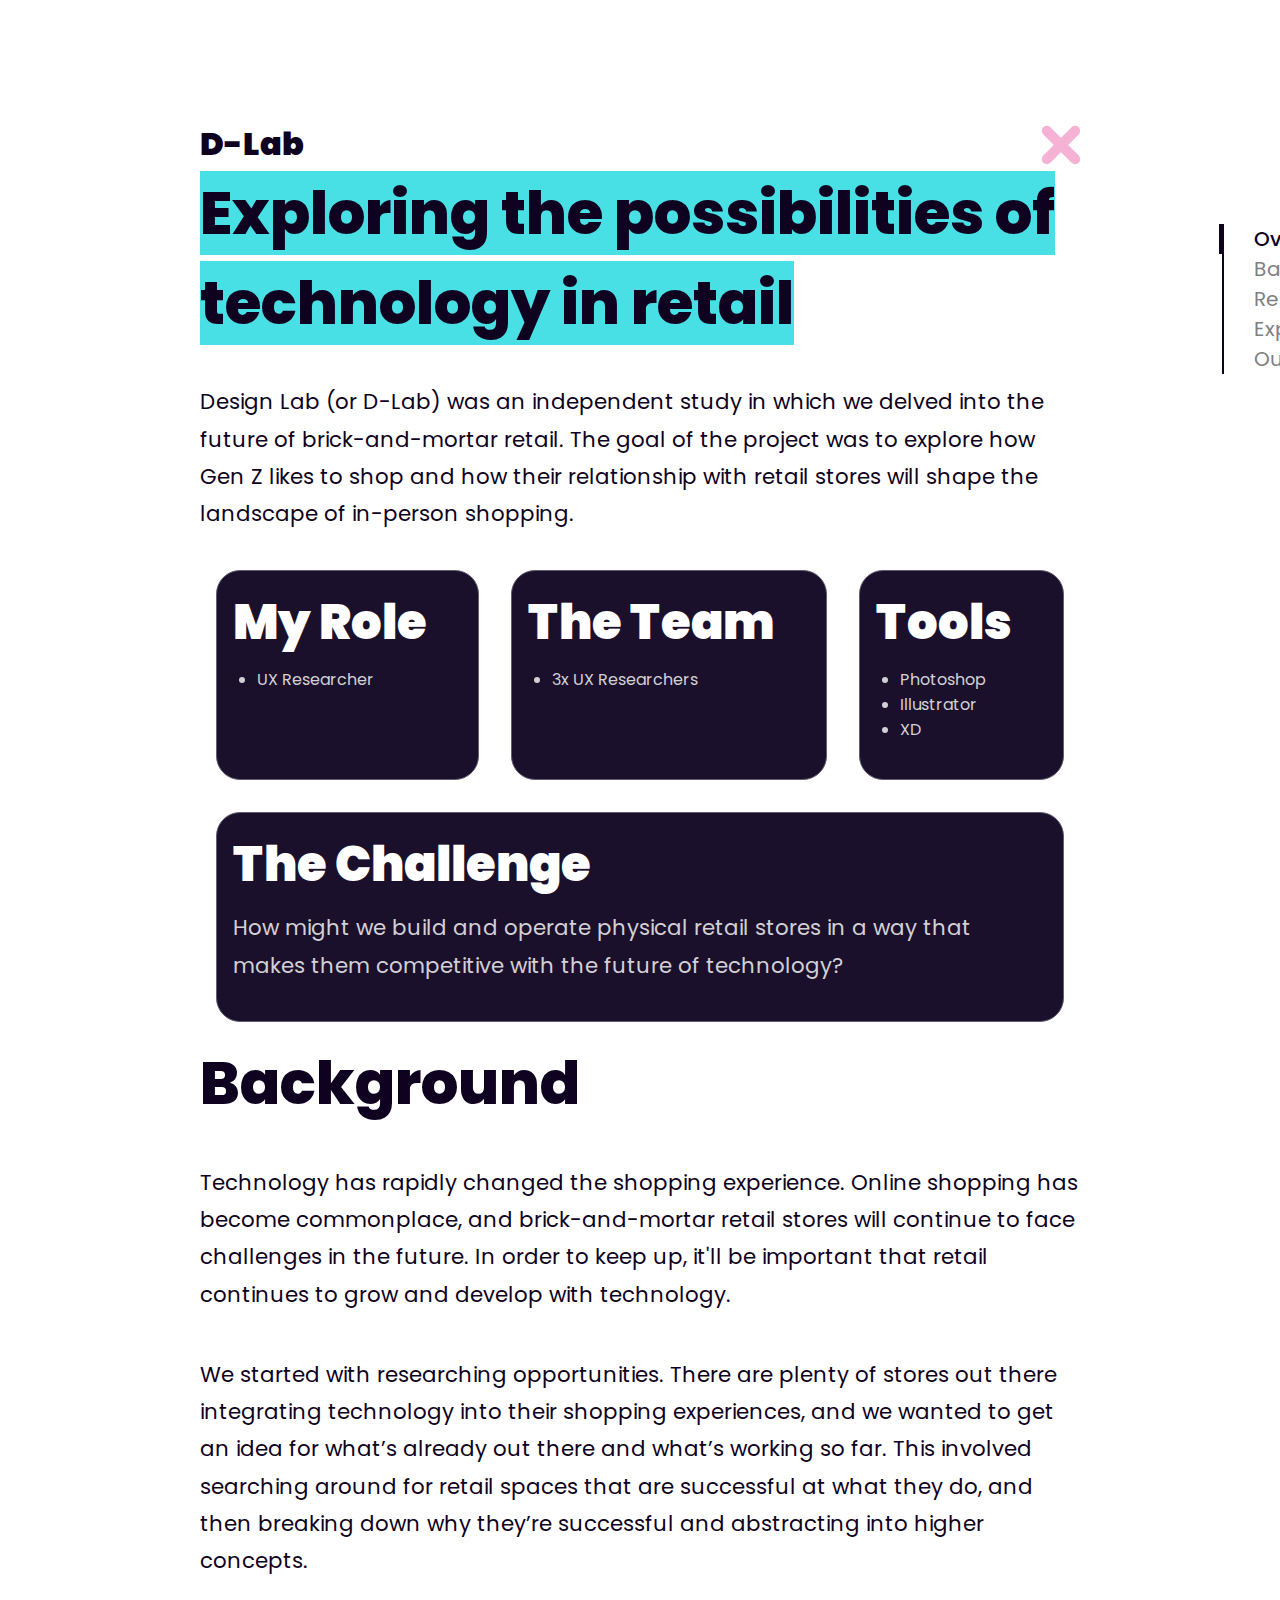
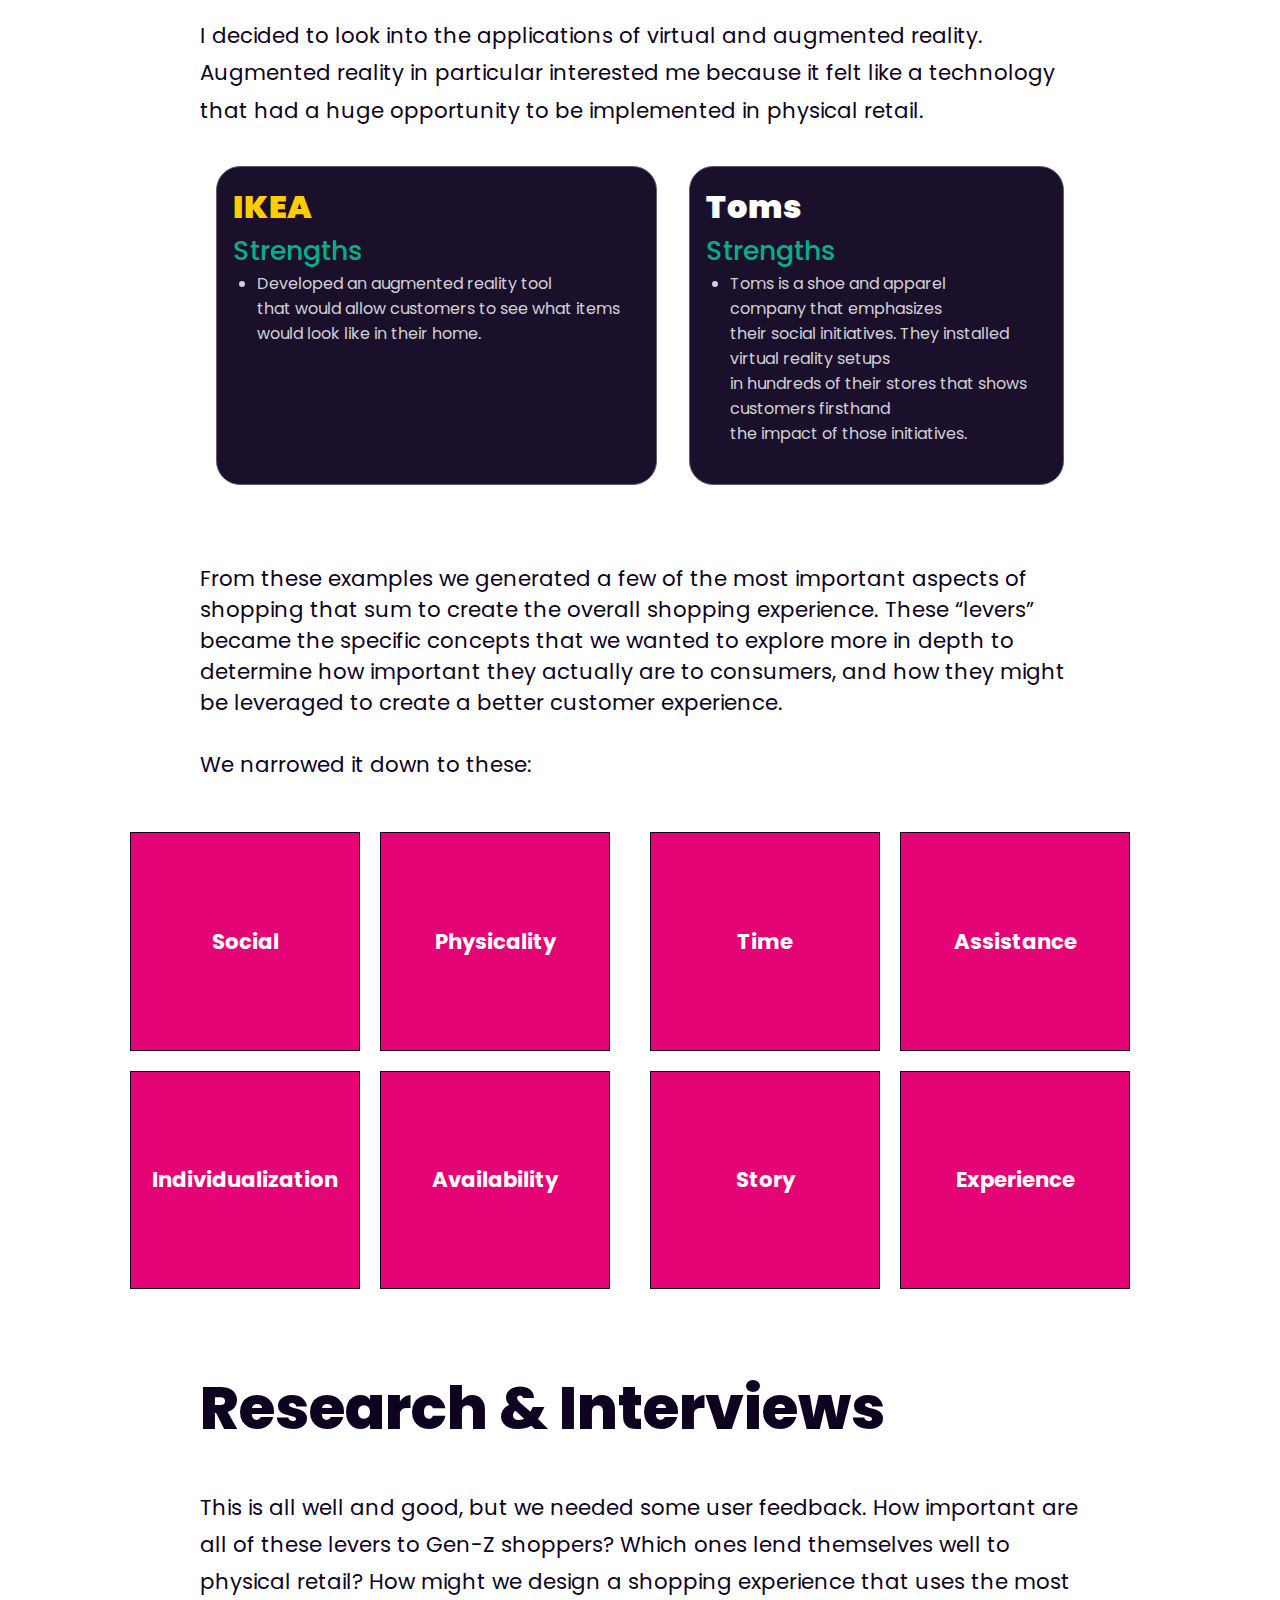
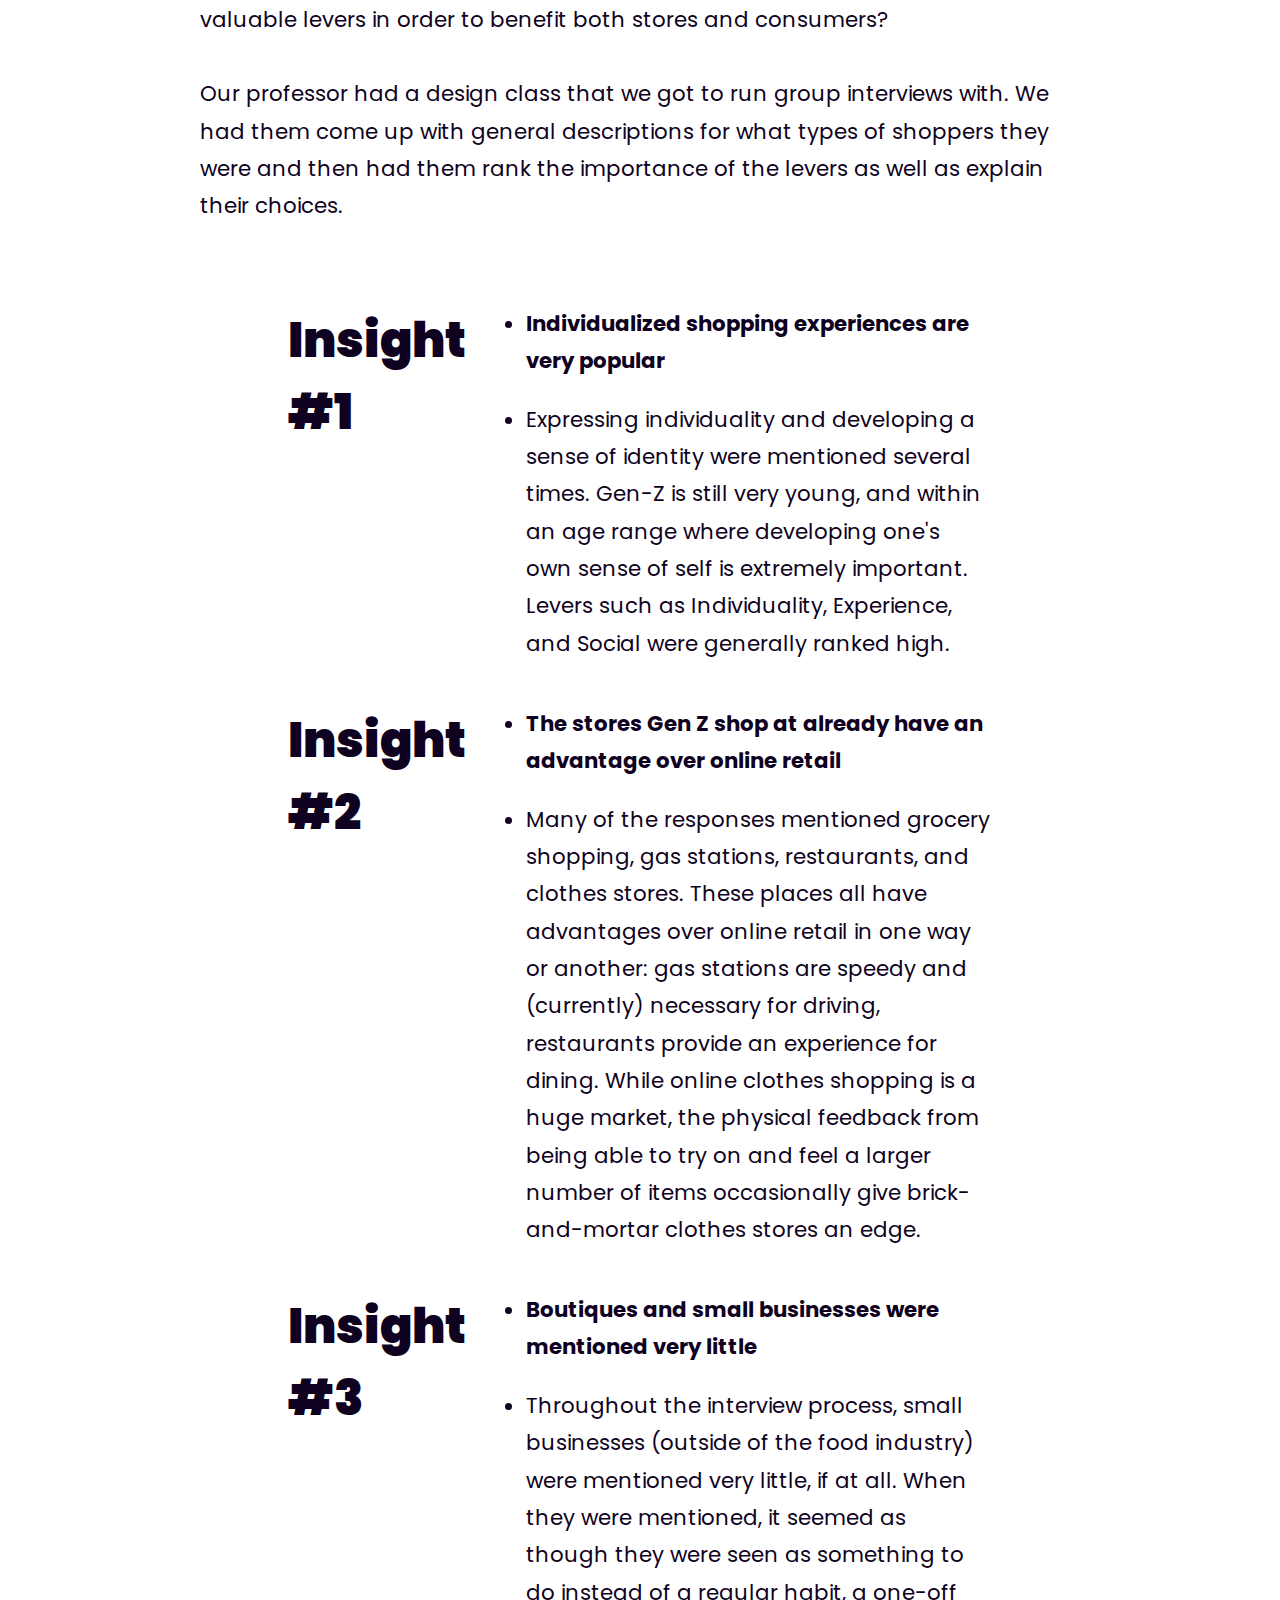
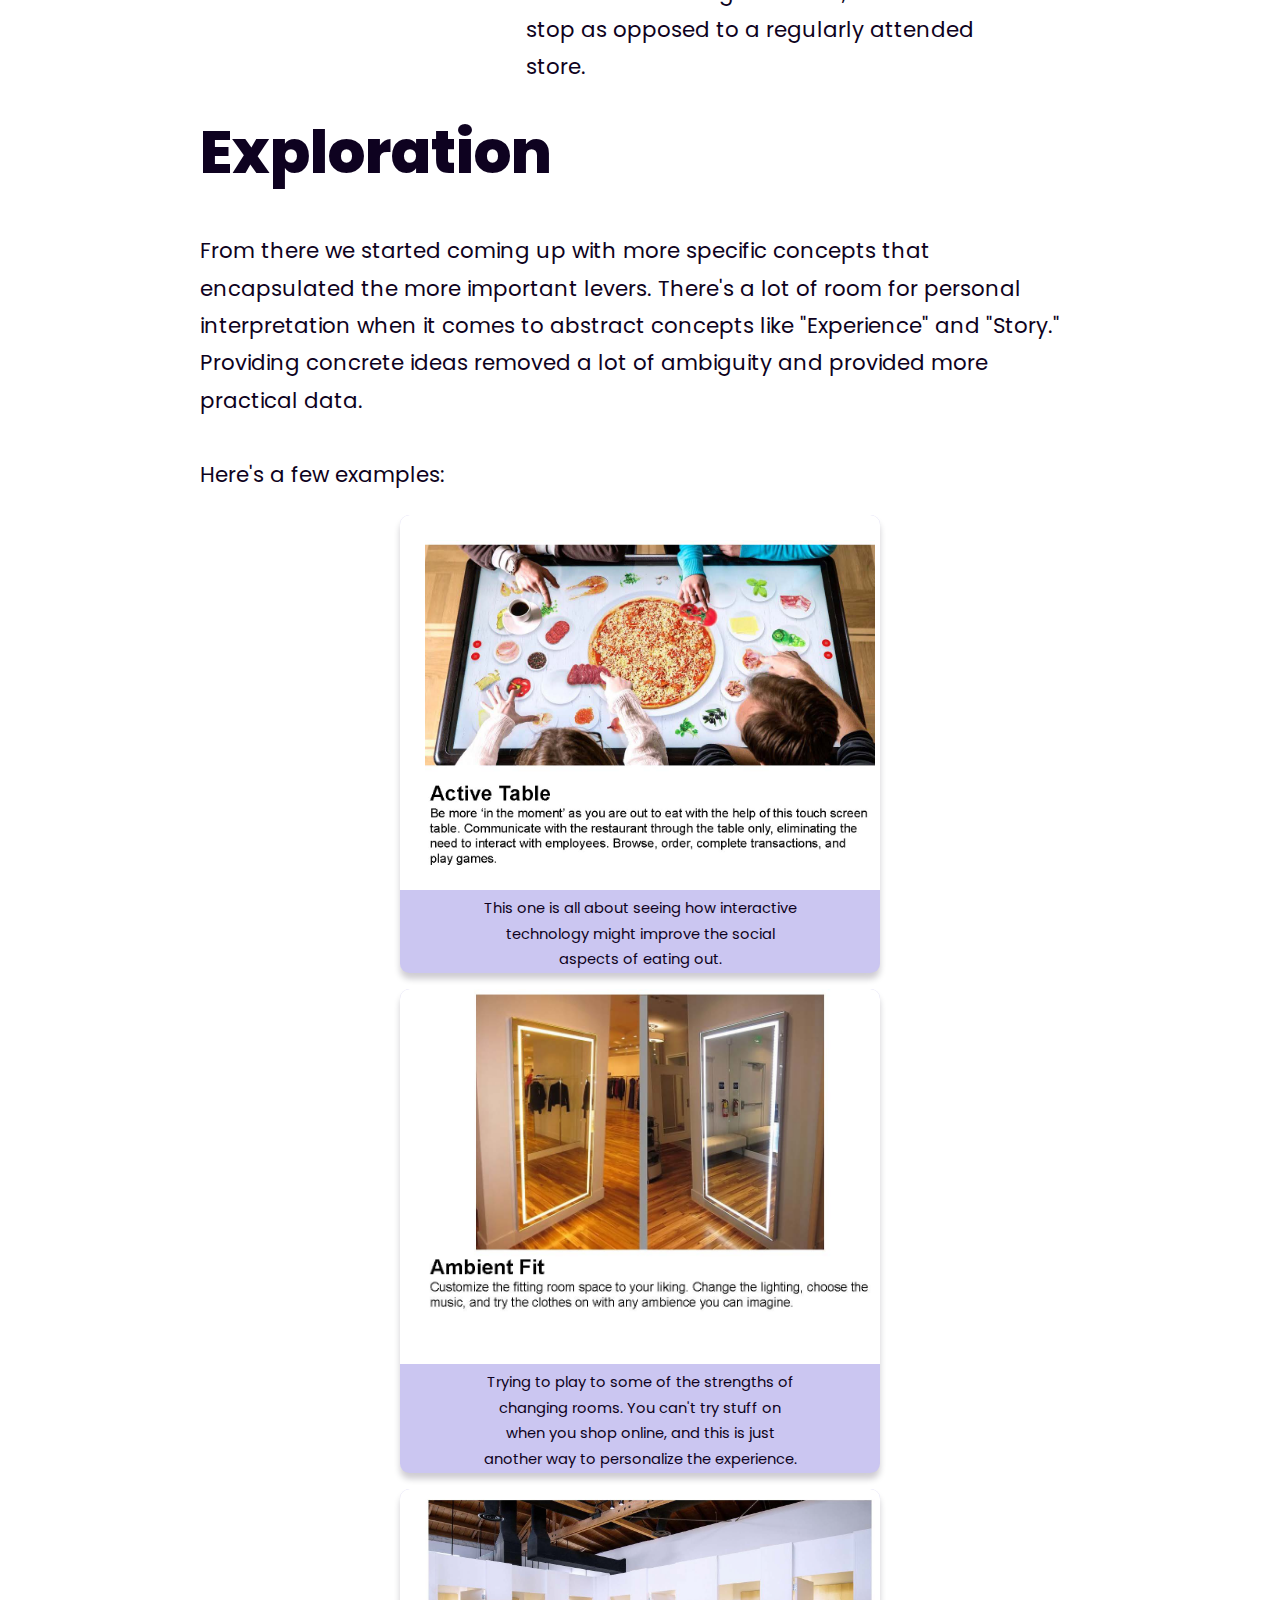
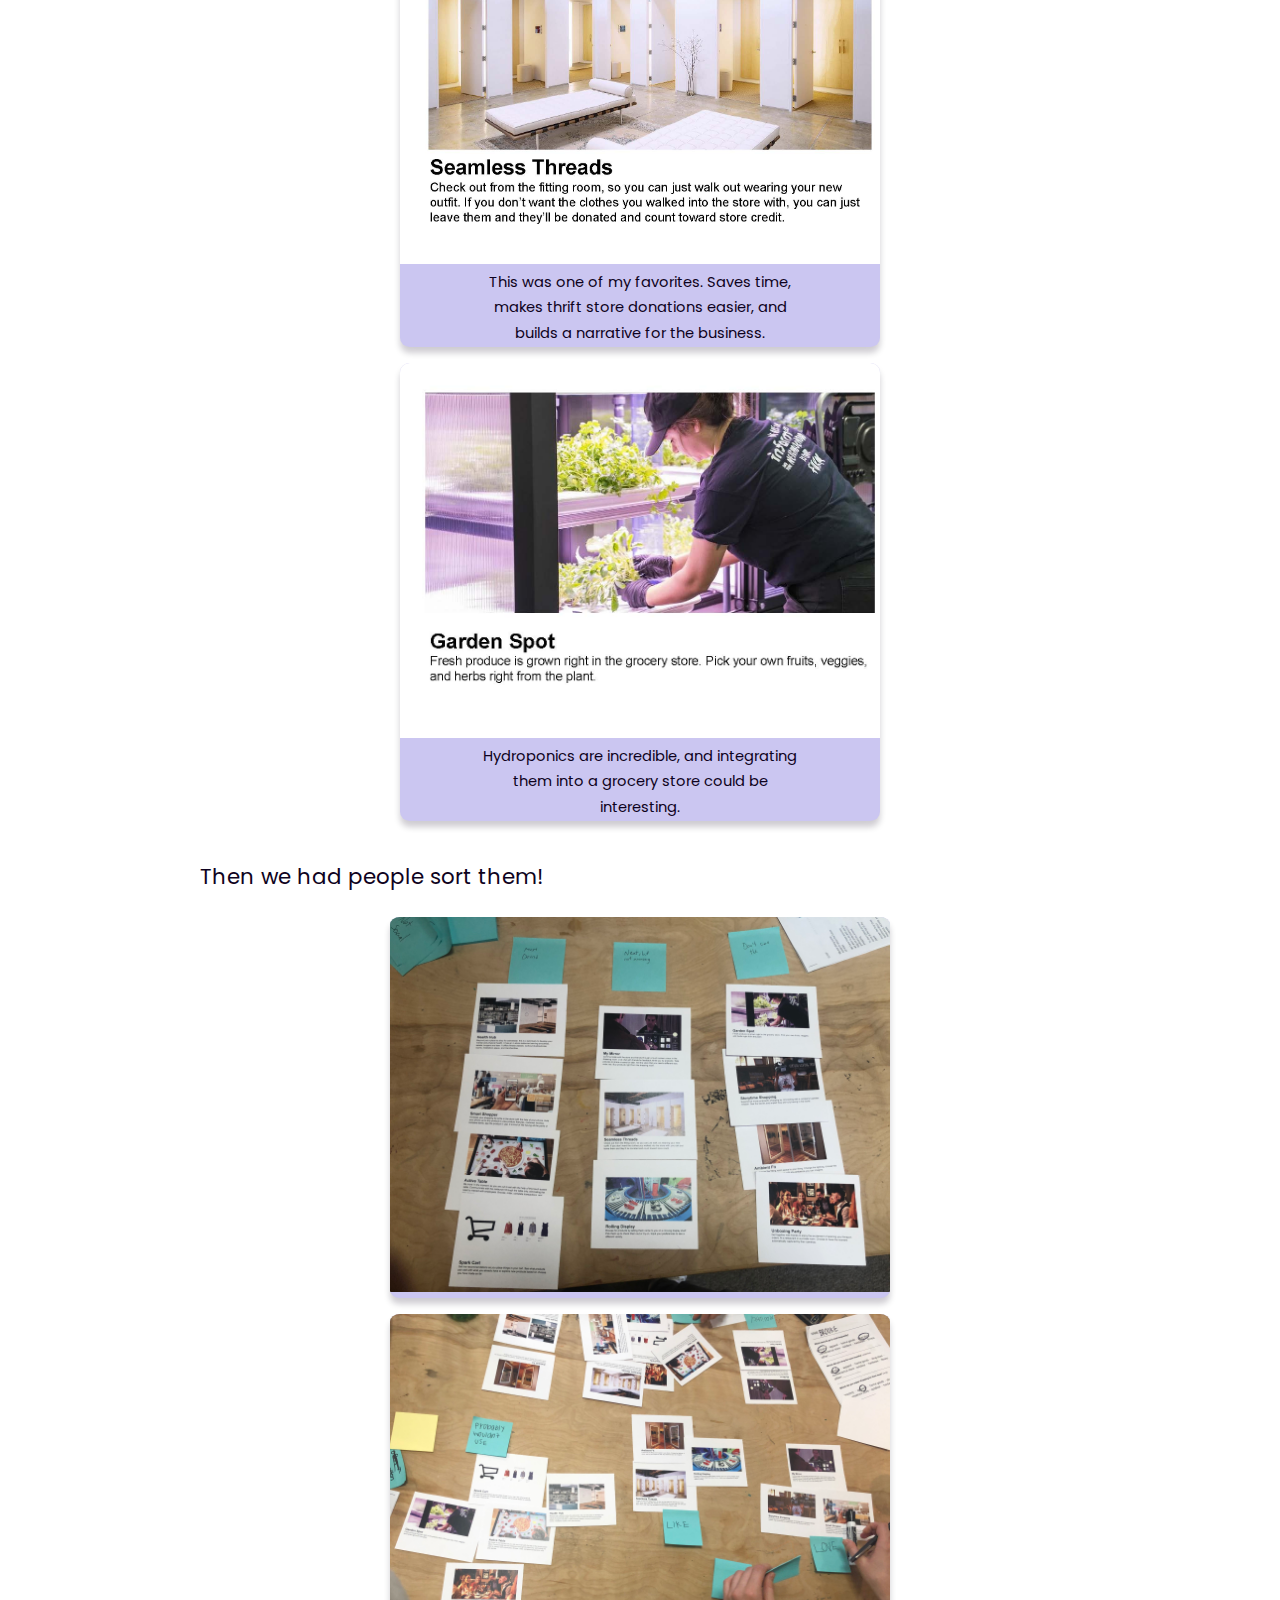
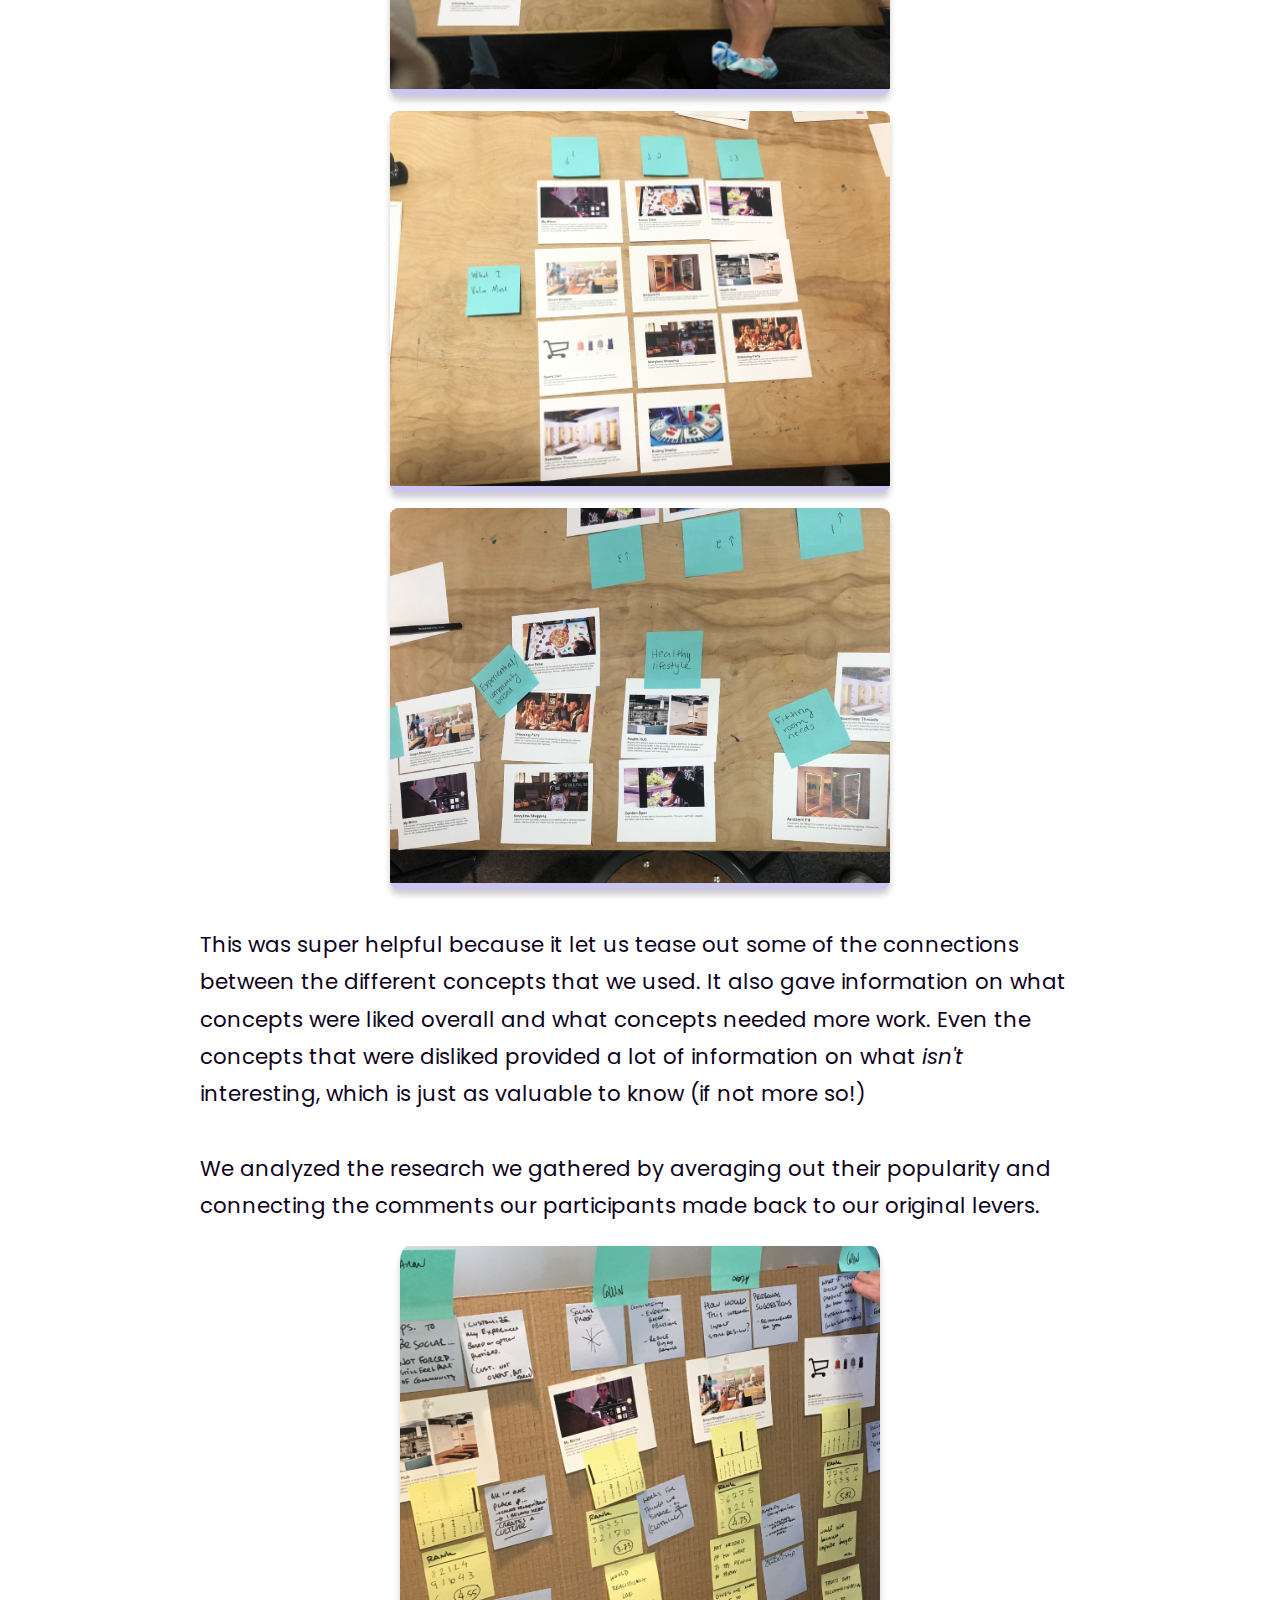
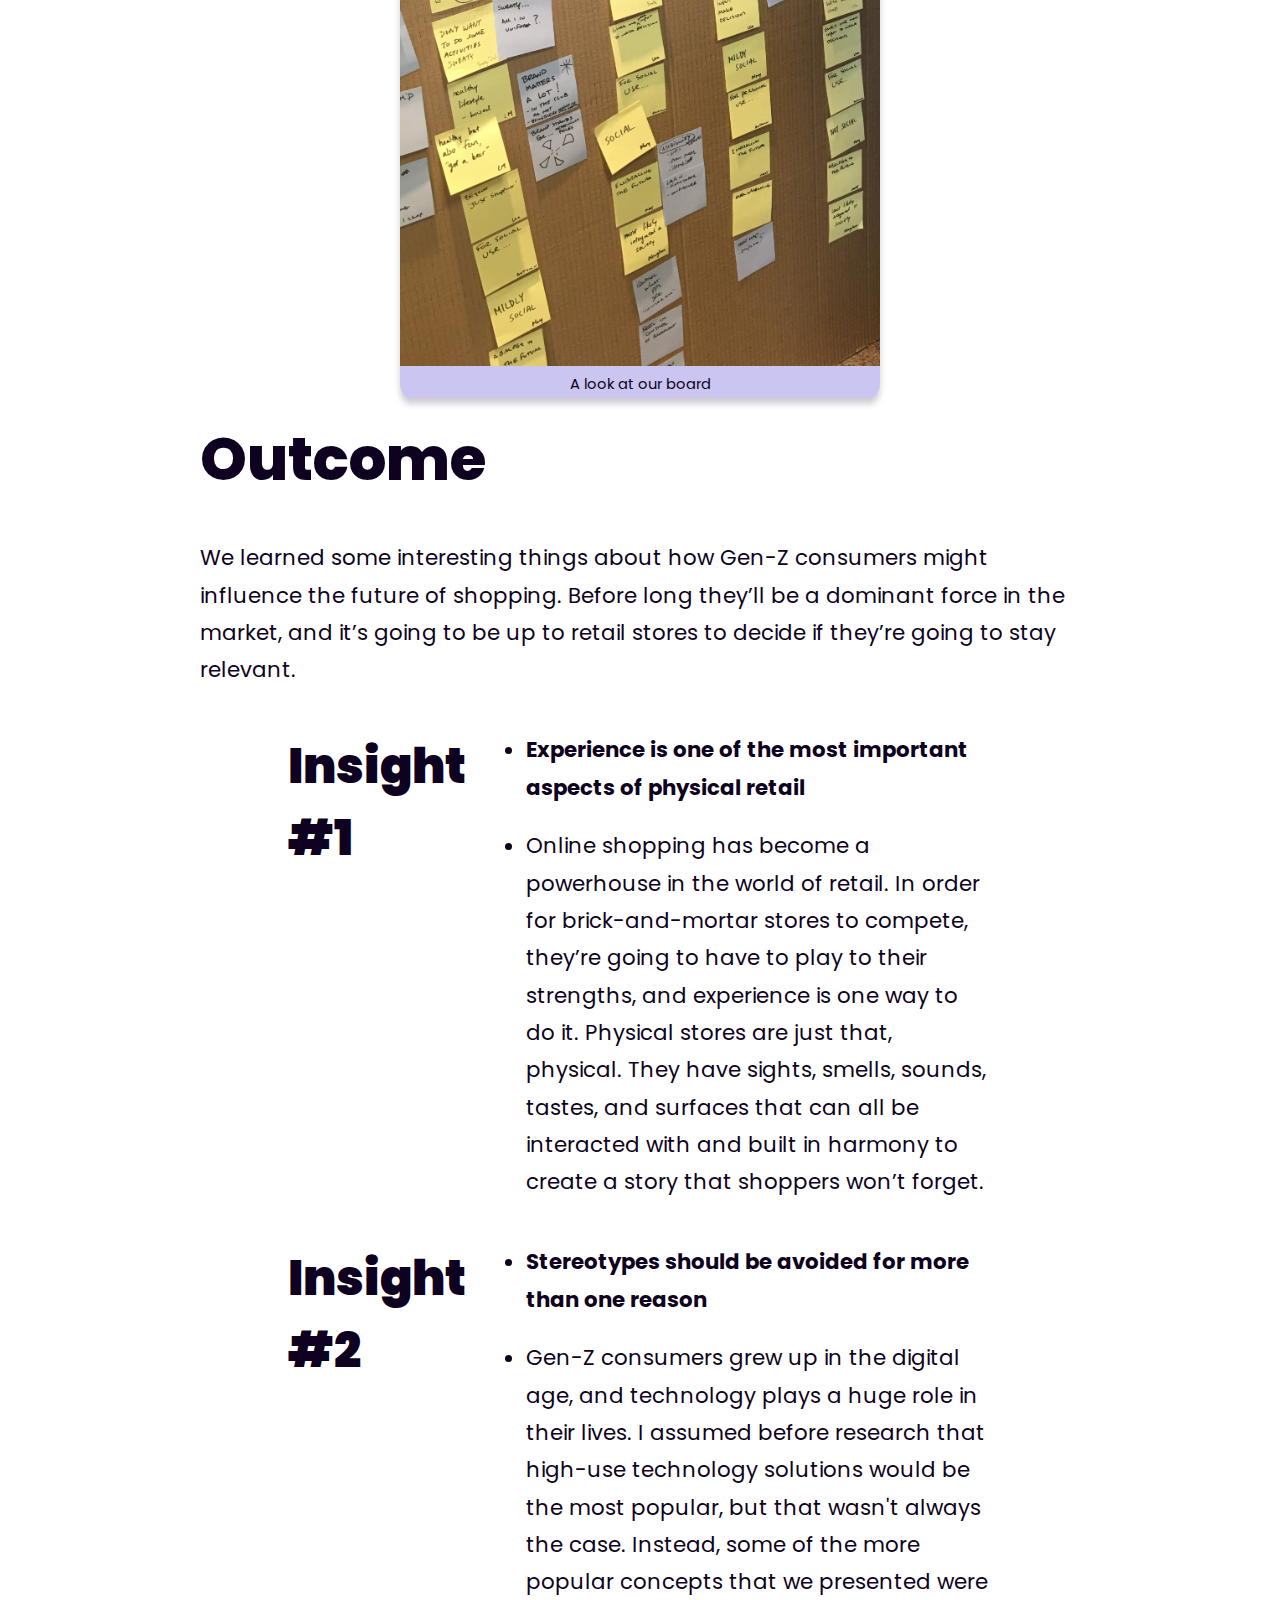
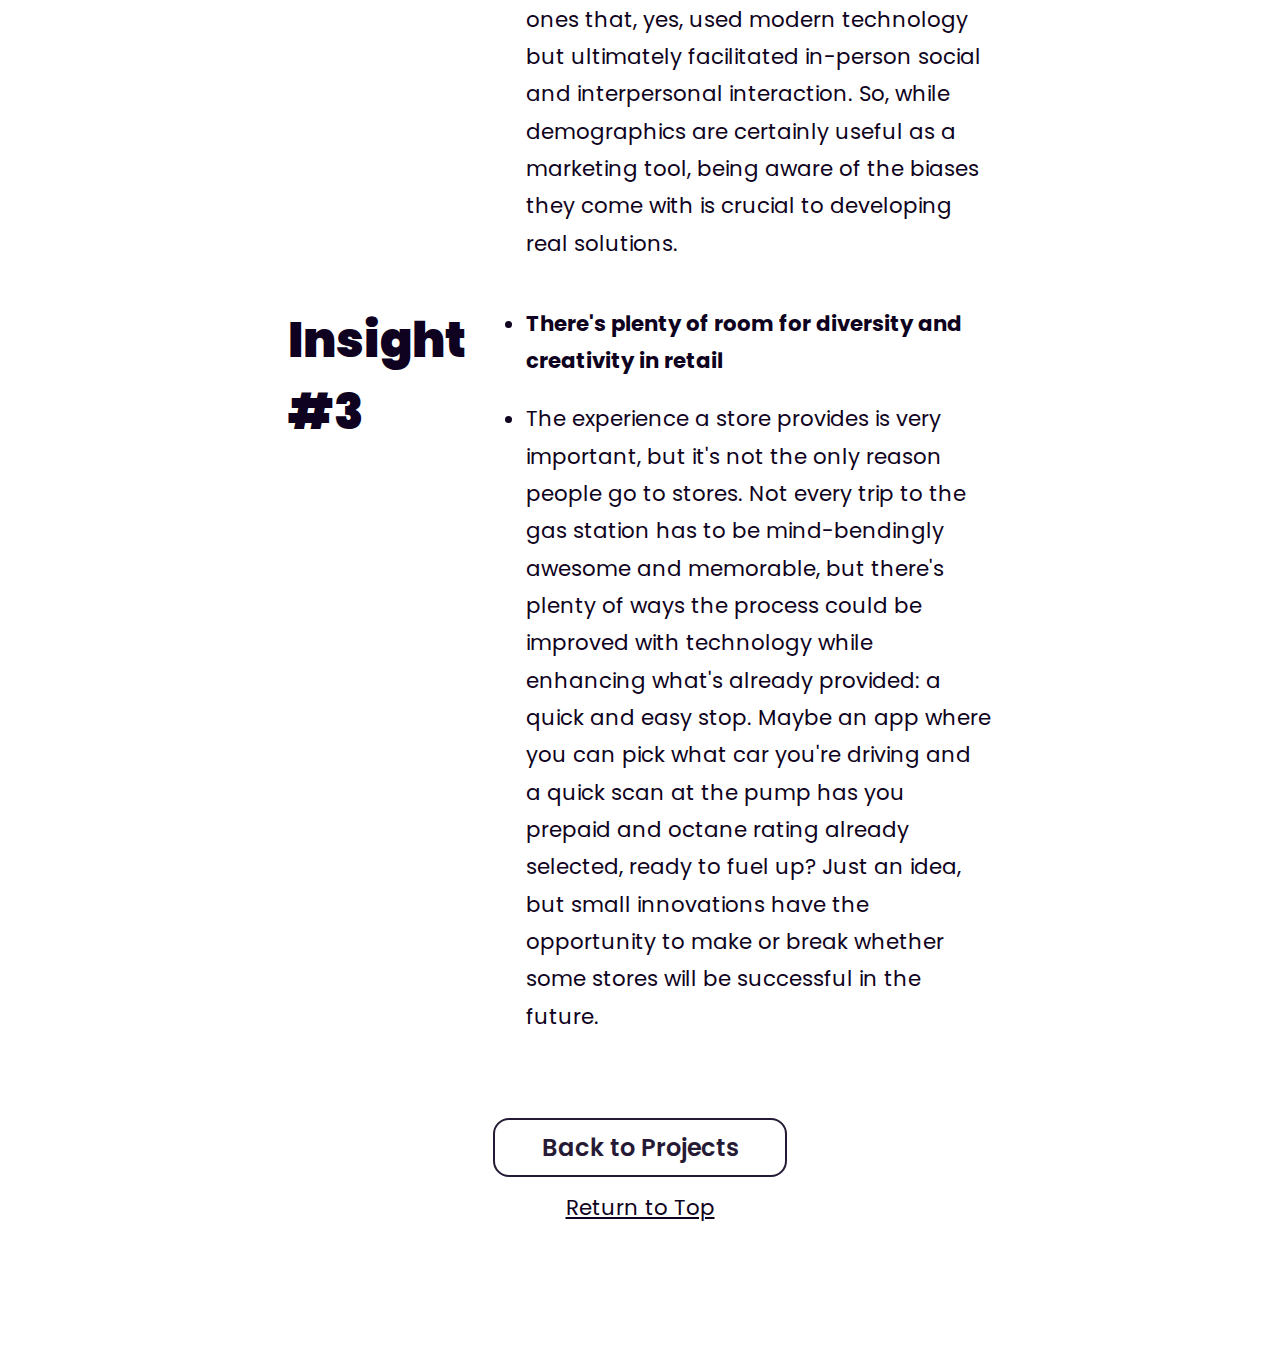
==== dlab.html @ 4a058775 "Initial commit of static portfolio website" ====
<!DOCTYPE html>
<html lang="en">
<head>
    <meta charset="UTF-8">
    <meta name="viewport" content="width=device-width, height=device-height, initial-scale=1.0, minimum-scale=1.0" charset="UTF-8">
    <title>D-Lab</title>

    <link rel="stylesheet" type:"text/css" href="stylesheet.css">
        
    <link rel="preconnect" href="https://fonts.gstatic.com">
    <link href="https://fonts.googleapis.com/css2?family=Poppins:wght@400;600;800&display=swap" rel="stylesheet">
    <style type="text/css">
        canvas {
            border: 1px solid black;
        }

        #footer {
            position: relative;
        }

        p {
            line-height: 175%;
        }
    </style>
</head>
<body class="study">

<nav>
    <div class="floating-nav">
        <ul>
            <li class="overview active"><a href="#overview">Overview</a></li>
            <li class="background "><a href="#background">Background</a></li>
            <li class="research"><a href="#research">Research</a></li>
            <li class="exploration"><a href="#exploration">Exploration</a></li>
            <li class="outcome"><a href="#outcome">Outcome</a></li>
        </ul>
    </div>
</nav>
<div id="page-wrapper" style="margin-bottom: 0%;">
    <section id="overview">
        <div class="study-top-bar">
            <div class="study-page-wrapper">
                <a href="index.html#projects" class="return-button"></a>
                <h5>D-Lab</h5>
                <h2><mark>Exploring the possibilities of technology in retail</mark></h2>
                <div class="study-content-column">
                    <p>
                        Design Lab (or D-Lab) was an independent study in which we delved into the future of
                        brick-and-mortar retail. The goal of the project was to explore how Gen Z likes to shop
                        and how their relationship with retail stores will shape the landscape of in-person shopping.
                    </p> 
                </div>
            </div>
        </div>
	
        <div class="study-page-wrapper">
            <div class="study-content-column">
                <div class="study-content">
                    
                    <h3>My Role</h3>
                    <ul>
                        <li>UX Researcher</li>
                    </ul>
                </div>
                <div class="study-content">
                    <h3>The Team</h3>
                    <ul>
                        <li>3x UX Researchers</li>
                    </ul>
                </div>
                <div class="study-content">
                    <h3>Tools</h3>
                    <ul>
                        <li>Photoshop</li>
                        <li>Illustrator</li>
                        <li>XD</li>
                    </ul>
                </div>
                <div class="study-content">
                    <h3>The Challenge</h3>
                    <p style="color: #D2D0D5;"> 
                        How might we build and operate physical retail stores in a way that makes them competitive with the future
                        of technology?
                    </p>
                </div>
            </div>
        </div>
    </section>
    
<!-- The Background -->

    <section id="background">
        <div class="study-page-wrapper">
            <h2>Background</h2>

            <p>Technology has rapidly changed the shopping experience. Online shopping has become commonplace, and brick-and-mortar
                retail stores will continue to face challenges in the future. In order to keep up, it'll be important that retail
                continues to grow and develop with technology. 
            </p>
        </div>

        <div class="study-page-wrapper">
            <div class="study-content-column">
                    <p>
                        We started with researching opportunities. There are plenty of stores out there integrating technology into their shopping experiences, 
                        and we wanted to get an idea for what’s already out there and what’s working so far. This involved searching around for retail spaces 
                        that are successful at what they do, and then breaking down why they’re successful and abstracting into higher concepts. 
                    </br></br>
                        I decided to look into the applications of virtual and augmented reality. Augmented reality in particular interested me because it felt
                        like a technology that had a huge opportunity to be implemented in physical retail.

                    <div class="study-content">
                        <h5 style="color: #ffcc00;">IKEA</h5>
                        <h6 class="strength">Strengths</h6>
                        <ul>
                            <li>
                                Developed an augmented reality tool </br>
                                that would allow customers to see what items </br>
                                would look like in their home.
                            </li>
                        </ul>
                    </div>
                    <div class="study-content">
                        <h5>Toms</h5>
                        <h6 class="strength">Strengths</h6>
                        <ul>
                            <li>Toms is a shoe and apparel </br> company that emphasizes 
                            </br>their social initiatives. They installed </br>virtual reality setups 
                            </br>in hundreds of their stores that shows </br>customers firsthand 
                            </br>the impact of those initiatives. 
                            </li>
                        </ul>
                    </div>
                    </br></br>
                        From these examples we generated a few of the most important aspects of shopping that sum to create the overall shopping experience. These “levers” became the specific concepts that we wanted to explore more in depth to determine how important they actually are to consumers, and how they might be leveraged to create a better customer experience.
                    </br></br>
                        We narrowed it down to these:
                    </p>
                </div>
        </div>

        <div class="postit-container">
            <div class="square-container">
                <div class="square d">
                    <div class="content">
                        <p>Social</p>
                    </div>
                </div>
                
                <div class="square d">
                    <div class="content spread">
                        <p>Physicality</p>
                    </div>
                </div>
                
                <div class="square d">
                    <div class="content column">
                        <p>Individualization</p>
                    </div>
                </div>

                <div class="square d">
                    <div class="content column">
                        <p>Availability</p>
                    </div>
                </div>
            </div>
            <div class="square-container">
                <div class="square d">
                    <div class="content">
                        <p>Time</p>
                    </div>
                </div>
                
                <div class="square d">
                    <div class="content spread">
                        <p>Assistance</p>
                    </div>
                </div>
                
                <div class="square d">
                    <div class="content column">
                        <p>Story</p>
                    </div>
                </div>

                <div class="square d">
                    <div class="content column">
                        <p>Experience</p>
                    </div>
                </div>
            </div>
        </div>
    </section>  
   
<!-- RESEARCH -->

    <section id="research">
        <div id="research" class="study-page-wrapper">
            <h2>Research & Interviews</h2>

            <div class="study-content-column">
                <p>
                    This is all well and good, but we needed some user feedback. How important are all of 
                    these levers to Gen-Z shoppers? Which ones lend themselves well to physical retail? 
                    How might we design a shopping experience that uses the most valuable levers in order to 
                    benefit both stores and consumers?
                </br></br>
                    Our professor had a design class that we got to run group interviews with. 
                    We had them come up with general descriptions for what types of shoppers they were 
                    and then had them rank the importance of the levers as well as explain their choices.
                </br></br>
                </p>
            </div>

            <div class="study-insight-row">
                <div class="study-insight-header">
                    <h3>Insight #1</h3>
                </div>
                <div class="study-insight-text">
                    <ul>
                        <li>
                            <p><b>Individualized shopping experiences are very popular</b> </p>
                        </li>
                        <li>
                            <p>
                                Expressing individuality and developing a sense of identity were mentioned
                                several times. Gen-Z is still very young, and within an age range where developing one's
                                own sense of self is extremely important. Levers such as Individuality, Experience, and 
                                Social were generally ranked high. 
                            </p>
                        </li>
                    </ul>
                </div>
            </div>
            <div class="study-insight-row">
                <div class="study-insight-header">
                    <h3>Insight #2</h3>
                </div>
                <div class="study-insight-text">
                    <ul>
                        <li>
                            <p><b>The stores Gen Z shop at already have an advantage over online retail</b></p>
                        </li>
                        <li>       
                        <p>Many of the responses mentioned grocery shopping, gas stations, restaurants, and clothes
                            stores. These places all have advantages over online retail in one way or another: gas stations
                            are speedy and (currently) necessary for driving, restaurants provide an experience for dining.
                            While online clothes shopping is a huge market, the physical feedback from being able to try on and 
                            feel a larger number of items occasionally give brick-and-mortar clothes stores an edge. 
                        </p>            
                        </li>
                    </ul>
                </div>
            </div>
            <div class="study-insight-row">
                <div class="study-insight-header">
                    <h3>Insight #3</h3>
                </div>
                <div class="study-insight-text">
                    <ul>
                        <li>
                            <p><b>Boutiques and small businesses were mentioned very little</b></p>
                        </li>
                        <li>
                            <p>
                                Throughout the interview process, small businesses (outside of the food industry)
                                were mentioned very little, if at all. When they were mentioned, it seemed as though 
                                they were seen as something to do instead of a regular habit, a one-off stop as opposed 
                                to a regularly attended store.
                            </p>
                        </li>

                    </ul>
                </div>
            </div>
        </div>
    </section>
    <section id="exploration">
        <div class="study-page-wrapper">
            <h2>Exploration</h2>
            <p>
                From there we started coming up with more specific concepts that encapsulated the more important levers.
                There's a lot of room for personal interpretation when it comes to abstract concepts like "Experience" and 
                "Story." Providing concrete ideas removed a lot of ambiguity and provided more practical data.
                </br></br>
                Here's a few examples:
            </p>

        <div class="ux-mockup-container">
            <div class="ux-mockup">
                <img src="/resources/dlab/Concept Cards_Page_03.jpg">
                <p>This one is all about seeing how interactive technology might
                    improve the social aspects of eating out. 
                </p>
            </div>
            <div class="ux-mockup">
                <img src="/resources/dlab/Concept Cards_Page_05.jpg">
                <p>Trying to play to some of the strengths of changing rooms. You
                    can't try stuff on when you shop online, and this is just another
                    way to personalize the experience.
                </p>
            </div>
            <div class="ux-mockup">
                <img src="/resources/dlab/Concept Cards_Page_06.jpg">
                <p>This was one of my favorites. Saves time, makes thrift store donations
                    easier, and builds a narrative for the business.
                </p>
            </div>
            <div class="ux-mockup">
                <img src="/resources/dlab/Concept Cards_Page_08.jpg">
                <p>Hydroponics are incredible, and integrating them into a grocery
                    store could be interesting.
                </p>
            </div>
        </div>
    </div>



<!-- SECOND INTERVIEWS -->
        <div class="study-page-wrapper">
            <p>Then we had people sort them!</p>
        </div>

        <div class="ux-mockup-container">
            <div class="ux-mockup">
                <img src="/resources/dlab/IMG_4559.jpg">
            </div>
            <div class="ux-mockup">
                <img src="/resources/dlab/IMG_4546.jpg">

            </div>
            <div class="ux-mockup">
                <img src="/resources/dlab/IMG_4550.jpg">
            </div>
            <div class="ux-mockup">
                <img src="/resources/dlab/interview-4.jpg">
            </div>
        </div>

        <div class="study-page-wrapper">
            <p>This was super helpful because it let us tease out some of the connections between the
                different concepts that we used. It also gave information on what concepts
                were liked overall and what concepts needed more work. Even the concepts that were disliked
                provided a lot of information on what <i>isn't</i> interesting, which is just as valuable to know
                (if not more so!)
            </br></br>
                We analyzed the research we gathered by averaging out their popularity and connecting the
                comments our participants made back to our original levers.
            </p>
            
            <div class="ux-mockup-container">
                <div class="ux-mockup">
                    <img src="/resources/dlab/IMG_2777.JPG">
                    <p>A look at our board</p>
                </div>
            </div>
        </div>
    </section>


<!-- OUTCOME -->
    <section id="outcome">
        <div id="outcome" class="study-page-wrapper">
            <h2>Outcome</h2>
            <div class="study-content-column"></div>
                <p>
                    We learned some interesting things about how Gen-Z consumers might influence the future of shopping. 
                    Before long they’ll be a dominant force in the market, and it’s going to be up to retail stores to decide 
                    if they’re going to stay relevant.
                </p>

            <div class="study-content-column">
                <div class="study-insight-row">
                    <div class="study-insight-header">
                        <h3>Insight #1</h3>
                    </div>
                    <div class="study-insight-text">
                        <ul>
                            <li>
                                <p><b>Experience is one of the most important aspects of physical retail</b> </p>
                            </li>
                            <li>
                                <p>Online shopping has become a powerhouse in the world of retail. In order for 
                                    brick-and-mortar stores to compete, they’re going to have to play to their strengths, 
                                    and experience is one way to do it. Physical stores are just that, physical. 
                                    They have sights, smells, sounds, tastes, and surfaces that can all be interacted with and 
                                    built in harmony to create a story that shoppers won’t forget. </p>
                            </li>
                        </ul>
                    </div>
                </div>
                <div class="study-insight-row">
                    <div class="study-insight-header">
                        <h3>Insight #2</h3>
                    </div>
                    <div class="study-insight-text">
                        <ul>
                            <li>
                                <p><b>Stereotypes should be avoided for more than one reason</b> </p>
                            </li>
                            <li>
                                <p>Gen-Z consumers grew up in the digital age, and technology plays
                                    a huge role in their lives. I assumed before research that high-use
                                    technology solutions would be the most popular, but that wasn't always the case.
                                    Instead, some of the more popular concepts that we presented were ones
                                    that, yes, used modern technology but ultimately facilitated in-person 
                                    social and interpersonal interaction. So, while demographics are certainly
                                    useful as a marketing tool, being aware of the biases they come
                                    with is crucial to developing real solutions.
                                </p>
                            </li>
                        </ul>
                    </div>
                </div>
                <div class="study-insight-row">
                    <div class="study-insight-header">
                        <h3>Insight #3</h3>
                    </div>
                    <div class="study-insight-text">
                        <ul>
                            <li>
                                <p><b>There's plenty of room for diversity and creativity in retail</b> </p>
                            </li>
                            <li>
                                <p>
                                    The experience a store provides is very important, but it's not the only reason
                                    people go to stores. Not every trip to the gas station has to be mind-bendingly
                                    awesome and memorable, but there's plenty of ways the process could be improved
                                    with technology while enhancing what's already provided: a quick and easy stop. 
                                    Maybe an app where you can pick what car you're driving and a quick
                                    scan at the pump has you prepaid and octane rating already selected, ready to fuel
                                    up? Just an idea, but small innovations have the opportunity to make or break
                                    whether some stores will be successful in the future. 
                                </p>
                            </li>
                        </ul>
                    </div>
                </div>
            </div>
        </br></br>
        </div>

        <div class="study-page-wrapper">
            <div class="portfolio-bottom-navigation">
                <a href="index.html#projects" class="sixth">Back to Projects</a>
                <a href="./dlab.html#page-wrapper" style="margin-top: 5%;">Return to Top</a>
            </div>
            </br></br>
        </div>
    </section>
</div>

<div id="footer">
    <p>&copy; Alexander Jonovich 2020</p>
</div>

<script>
        
    const sections = document.querySelectorAll("section");
    const navLi = document.querySelectorAll("nav .floating-nav ul li");

    window.onscroll = () => {
        var current = "";

        sections.forEach((section) => {
            const sectionTop = section.offsetTop;
            if (pageYOffset >= sectionTop - 200) {
                current = section.getAttribute("id"); }
        });

        navLi.forEach((li) => {
            li.classList.remove("active");
            if (li.classList.contains(current)) {
                li.classList.add("active");
            }
        });
    };

</script>
</body>
</html>
---- stylesheet.css ----
@charset "UTF-8";
/* CSS Document */
html {
	margin: 0px;
	min-height: 100%;
	font-family: 'Poppins', sans-serif;
	scroll-behavior: smooth;
}

body {
	top: 0;
	margin: 0;
	padding: 0%;
	overflow-x: hidden;
}

h1 {
	font-size: 4rem;
	font-weight: 900;
}

h2 {
	font-size: 3.75rem;
	font-weight: 800;
}

h3 {
	font-size: 3rem;
	font-weight: 900;
	margin-block-end: 0;
}

h4 {
	font-size: 2.25em;
	font-weight: 900;
}

h5 {
	font-size: 1.5em;
	font-weight: 900;
}

h6 {
	font-size: 1.25em;
	font-weight: 900;
}

ul {
	padding-inline-start: 1.5rem;
}

mark {
	background-color: #48E0E4;
	color: #0E0220;
}


#page-wrapper {
	position: relative;
	min-height: 100vh;
}

#page-wrapper-ui {
	position: relative;
	min-height: 100vh;
}

/* Background styling for each page */

.home {
	height: 100%;
    background-repeat: no-repeat;
    background-attachment: fixed;
	background: 
	linear-gradient(
		150deg, 
		#D7D0FF 15%, #D7D0FF 35%, 
		#E40475 35%, #E40475 50%, 
		#48E0E4 50%, #48E0E4 60%, 
		#D7FBF6 60%, #D7FBF6 100%);
	background-blend-mode: overlay, overlay, overlay, darken, normal;
	color:  #FFFFFF;
}

.hero-section {
	position: relative;
	width: 100%;
	background: linear-gradient(150deg, transparent 94.99%, #E40475 95%),
				/* linear-gradient(to right, transparent 95.9%, #0E0220 96%), */
				radial-gradient(circle at 75%, rgba( 36, 43, 80, 1 ), rgba( 14, 2, 32, 1 ) 60% )
				;
	background-blend-mode: normal, normal;
}

.portfolio-section {
	width: 100%;
	background: linear-gradient(150deg, #0E0220, #0E0220 2.9%, #E40475 3%, #E40475 94.99%, #0E0220 95%, #0E0220 100%);
	background-blend-mode: darken, normal;
}

.about-section {
	width: 100%;
	background: linear-gradient(150deg, #E40475, #E40475 2.9%, #0E0220 3%, #0E0220 89.99%, #E40475 90%, #E40475 94.99%, #48E0E4 95%);
}

	.about-section mark {
		padding: 1rem;
		background-color: transparent;
		color: white;
	}
	.about-section mark:hover {
		background-color: #E40475;
		color: white;
	}

.portfolio {
	background: #0E0220;
	background-repeat: no-repeat;
	background-size: auto auto;
	overflow-y: scroll;
}

.about {
	background: linear-gradient(135deg, #0E0220 0%, #0E0220 85%, #E40475 85%, #E40475 90%, #48E0E4 90%, #48E0E4 100%, #D7FBF6 100%, #D7FBF6 100%);
	background-repeat: no-repeat;
	background-size: auto auto;
	overflow-y: scroll;
}
.about h3 {
	margin-bottom: 20px;
}
.about p {
	font-size: 1.5em;
}

/* About page icon and contact display */

.social-icons {
	margin-top: 1rem;
	margin-right: 1rem;
	position: relative;
	z-index: 50;
	
	top: 0px;
	right: 0px;
	transition: .3s;
}
.social-icons a {
	display: inline-block;
	cursor: pointer;
	background-color:  transparent;
	border-radius: 2px;
 
	font-size: 20px;
	color: white;
	text-align: center;
	line-height: 35px;

	width: 3rem;
	height: 3rem;
	font-size: 2rem;
	line-height: 0;
	align-items: center;
	margin: 0.5rem;

}
.social-icons a:hover {
	transform: scale(1.3);
}
.social-icons-wrapper {
	display: flex;
	flex-direction: row;
	justify-content: space-between;
	padding: 10%;
}
.social-icons-about-page {
	position: relative;
	border: 2px solid #f2f2f2;
	transition: .3s;
	border-radius: 12px;
}
.social-icons-about-page:hover {
	transform: scale(1.3);
}
.social-icons-about-page a {
	display: inline-block;
	
	padding: 10px;
	cursor: pointer;
	border-radius: 3px;

	font-size: 75px;
	color: #ffffff;
	text-align: center;
	vertical-align: auto;
	line-height: 35px;

}

/* === NAVIGATION === */

.topnav {
	position: relative;
	display: flex;
	flex-direction: row;
	overflow: hidden;
	width: 80%;
}
.topnav-wrapper {
	display: flex;
	justify-content: space-between;
	background: #0E0220;

}
.topnav a {
	margin-right: 25px;
	float: left;
	color: #f2f2f2;
	text-align: center;
	padding: 14px 16px;
	justify-content: center;
	text-decoration: none;
	font-size: 1.17em;
	font-weight: 600;
}
.topnav a:hover {
	background-color: #ddd;
	color: black;	
}
.topnav a.active {
	background-color: #E40475;
	color: white;
}


/* === HOME PAGE === */

.home-container {
	color: #FFFFFF;
	width: 1040px;
	margin: auto;
	padding-top: 5%;
	padding-bottom: 15%;
	position: relative;
	z-index: 5;
}

.home-logo {
	position: relative;
	width: 50%;
 	align-items: center;
}

	.home-logo h1 {
		font-size: 4em;
		font-weight: 800;
		color: #FFFFFF;
		margin-block-start: 0;
		margin-block-end: 0;
		transition: ease-in-out;
		transition-duration: 0.3s;
		
	}
	
	.home-logo h1:hover {
		text-shadow: 
		8px 8px #48E0E4, 
		-8px -8px #E40475;
	}

	.home-logo h5 {
		font-style: italic;
		margin-block-start:0; 
		margin-block-end:0; 
	}

.home-text {
	font-size: 1.5rem;
	font-weight: 400;
	margin-top: 16px;
	width: 50%;
}

.home-text span {
	font-size: 2em;
	font-weight: 600;
}

.home-container a:link {
	display: inline-block;
	color: white;
	width: 290px;
	margin-bottom: 15px;
	text-decoration: none;
	font-size: 24px;
	font-weight: 600;
	border-color: #0E0220;
}

#canvas-container {
	position: absolute;
	top: 0;
	right: 0;
	width: 50%;
	height: 100%;
	z-index: 0;
}
#canvas {
	/* border: 3px solid black; */
	z-index: 0;
}

#projects-link {
	text-align: center;
	background-color: #0E0220;
	border: solid 2px #E40475;
	border-radius: 1rem;
	padding: .7rem 1.16rem;

	max-width: 275px;
	max-height: 60px;
	
	width: 20rem;
	margin-left: 4rem;
}

#projects-link:hover {
	background-color: #E4047533;
}

#projects-link:visited {
	color: white;
}

#about-link {
	text-align: center;
	font-size: 16pt;
	font-weight: normal;
	color: #FFFFFF;
	/* border: solid 2px #FFFFFF; */
	border-radius: 1rem;
	padding: .7rem 1.16rem;
	max-width: 275px;
	max-height: 60px;
	width: 20rem;
	margin-left: 4rem;
}

#about-link:hover {
	background-color: #79003c33;
}

/* === PORTFOLIO PAGE === */

.button-container {
	display: flex;
	flex-direction: row;
	align-items: center;
	flex-wrap: wrap;
	width: 50%;
}

.btn {
	box-sizing: border-box;
	-webkit-appearance: none;
	-moz-appearance: none;
	appearance: none;
	background-color: transparent;
	border: 2px solid #e74c3c;
	color: #e74c3c;
	cursor: pointer;
	display: -ms-flexbox;
	-webkit-align-self: center;
	-ms-flex-item-align: center;
	align-self: center;
	font-size: 1em;
	font-weight: 600;
	padding: .7rem 1.16rem;
	text-align: center;
	text-decoration: none;
}

.btn:hover, .btn:focus {
	color: #fff;
	outline: 0;
}

/* Button styling for links in UI/UX page, put inside of the cells for each project */

.fourth {
	border-color: #E40475;
	border-radius: 1rem;
	color: #fff;
	background: linear-gradient(135deg, #0E0220 15%, #0E0220 40%, #E40475 40%, #E40475 50%, #48E0E4 50%, #48E0E4 60%, transparent 60%, transparent 100%);
	background-position: 100%;
	background-size: 325%;
	-webkit-transition: background 500ms ease-in-out;
	transition: background 500ms ease-in-out;

	max-width: 275px;
	width: 15rem;
	max-height: 60px;
	position: absolute;
	bottom: 0;
	left: 50%;
	transform: translateX(-50%);
  }
  .fourth:hover {
	background-position: 0;
  }

  /* Button styling for links on Home page, at bottom linking to portfolio and contact */

  .fifth {
	border-color: #0E0220;
	color: #fff;
	background-image: -webkit-linear-gradient(45deg, #0E0220 50%, transparent 50%);
	background-image: linear-gradient(45deg, #0E0220 50%, transparent 50%);
	background: linear-gradient(135deg, #0E0220 15%, #0E0220 40%, #E40475 40%, #E40475 50%, #48E0E4 50%, #48E0E4 60%, transparent 60%, transparent 100%);
	background-position: 100%;
	background-size: 325%;
	-webkit-transition: background 500ms ease-in-out;
	transition: background 500ms ease-in-out;

  }
  .fifth:hover {
	background-position: 0;
  }

.sixth {
	position: relative;
	border-color: #6B6475;
	border-radius: 1rem;
	color: white;
	background: linear-gradient(135deg, #0E0220 15%, #0E0220 40%, #E40475 40%, #E40475 50%, #48E0E4 50%, #48E0E4 60%, transparent 60%, transparent 100%);
	background-position: 100%;
	background-size: 325%;
	margin: auto;
	-webkit-transition: background 500ms ease-in-out;
	transition: background 500ms ease-in-out;
}

.sixth:hover {
	background-position: 0;
}

.portfolio-bottom-navigation {
	text-align: center;
	margin: auto;
	display: flex;
	flex-direction: column;
}

.portfolio-bottom-navigation .sixth {
	display: inline-block;
    color: #0E0220;
    width: 15rem;
    padding: 10px 25px;
    text-align: center;
    text-decoration: none;
    font-size: 24px;
    font-weight: 600;
    opacity: 0.9;
    border: solid 2px #0E0220
}

.portfolio-bottom-navigation .sixth:hover {
	color: #FFFFFF;
	
}

.portfolio-bottom-navigation a {
	color: #0E0220;
}

.portfolio-container {
	margin: 0 auto;
	padding: 0 1rem;
	padding-bottom: 5%;
	width: 1040px;
}

/* Cells for UI/UX on home page */

.grid {
	display: flex;
	flex-wrap: wrap;
	flex-direction: row;
}

.cell {
	position: relative;
	max-height: 500px;
	height: 25rem;
	background-color: #1B102C;
	border: solid 1px #645C70;
	border-radius: 24px;
	padding: 2rem;
	display: flex;
	flex-direction: row;
	width: 100%;
	margin-bottom: 3rem;
}

.cell-content-container {
	position: relative;
	color: white;
	top: 0;
	bottom: 0;
	left: 0;
	width: 50%;
}

.cell-content-container h3 {
	margin-block-start: 0;
	margin-block-end: 0;
}

.cell-content-container p {
	font-size: 1.5rem;
}

.cell-content-container-inverse {
	margin: 1rem;
	position: absolute;
	color: white;
	top: 0;
	bottom: 0;
	left: 0;
	right: 50%;
}

.ux-logo-container {
	/* position: absolute;
	left: 60%; */
	width: 20rem;
	margin: auto;
	padding: 1rem;
	background: #0E0220;
	border-radius: 24px;
}

.ux-logo {
	display: flex;
	align-items: center;
}
.ux-logo img {
	max-height: 100%;
	max-width: 100%;
	border-radius: 12px;
	transition: ease-in-out;
	transition-duration: 0.1s;
}

.underlineText {
	font-size: 1.25rem;
	font-weight: 400;
	opacity: 0.7;
}
.underlineText p {

}

/* 
.ux-logo img:hover {
	transform: translateX(12px) translateY(-12px);
	box-shadow: -12px 12px 0px 1px black;
} */

/* === ABOUT PAGE === */

.about-container {
	display: flex;
	flex-direction: column;
	flex-wrap: wrap;
	margin: auto;
	width: 1040px;
	color: #ffffff;
}

.about-container ul li {
	font-size: 1.5em;
}


.about-container p {
	font-size: 1.5em;
	line-height: 175%;
}

.about-profile-picture {
	margin: 1rem 1rem;
	position: relative;
	width: 50%; 
	height: 50%; 
	min-width: 425px;
	min-height: 425px;
	background-color: white;
}

.about-content-row {
	display: flex;
	flex-direction: row;
	flex-wrap: wrap;
	
}

.about-content-column {
	display: flex;
	flex-direction: column;
}

#resume-link {
	text-decoration: none;
}

/* === HOME PAGE ICON POPUP === */

.email-tooltip {
	position: relative;
	display: inline-block;
}

.email-tooltip .tooltiptext {
	visibility: hidden;
	width: 160px;
	color: #fff;
	background-color: #19043A;
	font-size: 12px;
	text-align: center;
	border-radius: 24px;
	padding: 5px 10px;
	position: absolute;
	z-index: 1;
	bottom: 115%;
	left: 50%;
	margin-left: -90px;
	opacity: 0;
	transition: opacity 0.3s;
}

.email-tooltip:hover .tooltiptext {
	visibility: visible;
	opacity: 1;
}


/* === CASE STUDY STYLING === */

.study {
	color: #0E0220;
	background-color: #FFFFFF;
}

.study-page-wrapper {
	position: relative;
	margin: auto;
	margin-bottom: 5rem;
	width: 1040px;
	display: flex;
	flex-direction: column;
	font-size: 16pt;
}

.study-page-wrapper h1 {
	font-size: 4em;
	font-weight: 800em;
	margin-bottom: 0;
}

.study-page-wrapper h2 {
	margin-block-start: 0rem;
	margin-block-end: 0.875rem;
}

.study-page-wrapper h3 {
	margin-block-start: 0rem;
	margin-block-end: 0.5rem;
	color: #0E0220;
}

.study-page-wrapper h5 {
	margin-block-start: 1rem;
	margin-block-end: 0rem;
	color: #0E0220;
}

.study-content-column {
	display: flex;
	flex-direction: row;
	flex-flow: row wrap;
	width: 100%;
	justify-content: space-evenly;
	
}

.study-content {
	flex: auto;
	padding-right: 5%;
	background-color: #1B102C;
	border: solid 1px #645C70;
	color: white;
	border-radius: 24px;
	padding: 1rem;
	margin: 1rem;
}

.study-content h3 {
	color: white;
}
.study-content h5 {
	margin-block: 0;
	color: white;
}
.study-content h6 {
	font-weight: 500;
	margin-block: 0;
	color: #00af87;
}

.study-content p {
	margin-block-start: 0;
}

.study-content ul {
	color: #D2D0D5;
	margin-block-start: 0;
}

.study-content li {
	font-size: 1rem;
}

.study-content .weakness {
	color: #fdbbb4;
}

.study-content-centered {
	width: 100%;
	padding: 5% 0;
}

.study-content-centered-2 {
	width: 100%;
	padding: 5% 0;
	background-color: #645C70;
	color: white;
}

.study-content-centered-text {
	margin: auto;
	text-align: center;
	width: 35%;
}
.study-content-centered-text h3 {
	color: white;
}

.study-top-bar {
	top: 0;
	left: 0;
	height: 40%;
	width: 100%;
	padding-top: 6.5rem;
	background: #FFFFFF;
    background-repeat: no-repeat;
    background-attachment: fixed;
	color: #0E0220;
}

.study-insight-row {
	width: 80%;
	display: flex;
	flex-direction: row;
	margin: auto;
}

.study-insight-header {
	width: 50%;
	padding-right: 5%;
	margin-block-start: 1em;
}

.study-insight-text {

}

/* Styling for post it notes in case studies */

.postit-container {
	display: flex;
	flex-wrap: wrap;
	flex: 3;
	max-width: 1040px;
	margin: auto;
	margin-bottom: 5%;
  }

.square-container {
	display: flex;
	flex-direction: row;
	flex-wrap: wrap;
	flex: auto;
	width: calc(33.333% - 20px);
	min-width: 300px;
	max-width: 520px;
}

.sc {

}

.square-container h3 {
	width: 100%;
	margin-left: 10px;
}
	.square, .square2, .square3 {
		position: relative;
		flex-basis: calc(50% - 30px);
		margin: 10px;
		font-size: 14pt;
		border: 1px solid #0E0220;
		box-sizing: border-box;
		
		color: white;
	}

		.square {
			background-color: #E40475;
		}
		.square2 {
			background-color: #E40475;
		}
		.square3 {
			background-color: lightskyblue;
		}

	.square::after {
		content: '';
		display: block;
		padding-top: 95%;
	}
	
	.square2::after {
		content: '';
		display: block;
		padding-top: 95%;
	}
	
	.square3::after {
		content: '';
		display: block;
		padding-top: 95%;
	}

	.square .content {
		position: absolute;
		top: 0; 
		left: 0;
		height: 100%;
		width: 100%;

		display: flex;               
		justify-content: center;     
		align-items: center;
		text-align: center;
	}

	.square2 .content {
		position: absolute;
		top: 0; 
		left: 0;
		height: 100%;
		width: 100%;

		display: flex;               
		justify-content: center;     
		align-items: center;
		text-align: center;
	}

	.square3 .content {
		position: absolute;
		top: 0; 
		left: 0;
		height: 100%;
		width: 100%;

		display: flex;               
		justify-content: center;     
		align-items: center;
		text-align: center;
	}

	.d {
		font-size: 16pt;
		font-weight: bold;
	}

.ui-mockup-container {
	width: 100%;
	display: flex;
	flex-wrap: wrap;
	justify-content: space-evenly;
	margin-bottom: 5%;
}

.ui-mockup {
	margin: 2%;
	font-size: 11pt;
}

.ui-mockup img {
	max-height: 60vh;
	border-radius: 1rem;
	border: 8px solid #645C70;
	
	filter: drop-shadow(0px 8px 4px #0E022033);
}

.ui-mockup p {
	display: block;
	margin: auto;
	max-width: 14rem;
	text-align: center;
}


#lofi-prototype .ui-mockup {
	max-width: 20%;
	margin: .5rem;
	font-size: 11pt;
}
#lofi-prototype img {
	max-width: 100%;
	border-radius: 1rem;
	border: 2px solid black;
}

.ux-mockup-container {
	max-width: 1040px;
	margin: auto;
	display: flex;
	flex-wrap: wrap;
	justify-content:space-around;
	margin-bottom: 5%;
}

.ux-mockup {
	margin-bottom: 1rem;
	font-size: 11pt;
	border-radius: 2%;
	background-color: #cbc6f1;
	box-shadow: 0px 6px 6px #0E022033;
	overflow: hidden;
	object-fit: cover;
	transition: 0.3s;
}

.ux-mockup:hover {
	transform: scale(1.05);
}

.ux-mockup img {
	max-width: 500px;
	object-fit: cover;
}

.ux-mockup p {
	display: block;
	margin: auto;
	max-width: 20rem;
	text-align: center;
}


#footer {
	position: absolute;
	padding-left: 5%;
	bottom: 0;
	color: white;
	font-size: 1.17em;
	font-weight: 600;
	width: 100%;
	background: transparent;
}

/* Button at the top of case study pages which will return to the home page */

.return-button {
	position: absolute;
	top: 1rem;
	right: -26px;
	width: 50px;
	height: 50px;
	opacity: .3;
}

.return-button:hover {
	opacity: 1;
}

.return-button:before, .return-button:after {
	position: absolute;
	content: '';
	height: 50px;
	width: 10px;
	border-radius: 25px;
	background-color: #E40475;
}

.return-button:before {
	transform: rotate(45deg);
}

.return-button:after {
	transform: rotate(-45deg);
}

/*=== Floating Nav for Case Study ===*/


.floating-nav {
	position: fixed;
	left: calc((100vw - 1040px)/2 + 1080px);
	top: 13rem;
	background: white;
	border-radius: 2rem;
	z-index: 50;
}

.floating-nav ul li {
	box-shadow: -2px 0px 0px #0E0220;
	list-style-type: none;
	font-size: 1.25rem;
}

.floating-nav ul li a {
	color: grey;
	margin: 0.75em 1.5em;
	text-decoration: none;
}

.floating-nav ul li.active {
	box-shadow: -5px 0px 0px #0E0220;
	transition: 0.3s;
}
.floating-nav ul li.active a {
	color: #0E0220;
	font-weight: 500;
}

.floating-nav a:visited {
	color: grey;
}

.floating-nav a:hover {
	color: #E40475;
}

@media screen and (max-width: 1439px) {

	.home-container {
		margin: 0 200px;
		width: auto;
	}

	.portfolio-container {
		margin: 0 200px;
		width: auto;
	}

	.about-container {
		margin: 0 200px;
		width: auto;
	}

	.study-page-wrapper {
		margin: 0 200px;
		width: auto;
	}

	.ux-mockup-container {
		margin: 0 200px;
		width: auto;
	}

	
}

@media screen and (max-width: 1239px) {

	.home-container {
		margin: auto;
		width: 840px;
	}

	.portfolio-container {
		margin: auto;
		width: 840px;
	}

	.about-container {
		margin: auto;
		width: 840px;
	}

	.home-logo {
		width: 60%;
	}
	
	#projects-link {
		width: 100%;
		margin-left: 0;
	}

	#about-link {
		margin-left: 0;
	}

	.study-page-wrapper {
		margin: auto;
		width: 840px;
	}

	.postit-container {
		margin: auto;
		width: 840px;
	}

	.d {
		font-size: 14pt;
	}

	.ux-mockup-container {
		margin: auto;
		width: 840px;
	}
	
}

@media screen and (max-width: 904px) {

	.home-container {
		margin: 0 32px;
		width: auto;
	}

	.portfolio-container {
		margin: 0 32px;
		width: auto;
	}

	.portfolio-container {
		margin: 0 32px;
		width: auto;
		padding: 0;
	}

	.about-container {
		margin: 0 32px;
		width: auto;
		flex-wrap: initial;
	}

	.about-container p {
		font-size: 16px;
	}

	.home-logo h1 {
		font-size: 4em;
	}

	.home-text {
		width: 100%;
	}

	.button-container {
		margin: auto;
	}

	#canvas {
		display: none;
	}
	
	.social-icons {
		margin: 0;
		width: 10rem;
	}

	.social-icons a {
		width: 3rem;
		height: 3rem;
		font-size: 2rem;
		line-height: 0;
		align-items: center;
		margin: 0.5rem;
	}

	.social-icons i {
		line-height: 3rem;
	}
	
	.button-container {
		display: flex;
		justify-content: center;
	}
	
	#projects-link {
		width: 100%;
		margin-left: 0;
	}


	.cell {
		flex-wrap: wrap;
		max-height: none;
	}

	.cell-content-container {
		position: relative;
	}

	.cell p {
		font-size: 16px;
	}

	.ux-logo-container {
		position: initial;
	}

	.btn {
		position: absolute;
		bottom: 1rem;
		width: 100%;
	}

	.social-icons-wrapper {
		justify-content: space-evenly;
		flex-wrap: wrap;
	}

	.social-icons-about-page {
		margin: .7rem;
	}
	
	.study-page-wrapper {
		margin: 0 32px;
		width: auto;
	}

	.postit-container {
		margin: 0 32px;
		width: auto;
		justify-content: center;
	}

	.ux-mockup-container {
		margin: 0 32px;
		width: auto;
	}
}

@media screen and (max-width: 599px) {

	html {
		scroll-behavior: initial;
	}
	
	.home-container {
		margin: 0 16px;
		width: auto;
	}
	.portfolio-container {
		margin: 0 16px;
		width: auto;
		padding: 0;
	}

	.about-container {
		margin: 0 16px;
		width: auto;
	}
	.home-logo {
		width: 100%;
	}
	.button-container {
		width: 100%;
		display: flex;
		justify-content: center;
	}

	#projects-link {
		width: 100%;
		margin-left: 0;
	}

	.cell-content-container {
		width: 100%;
	}
	.ux-logo-container {
		display: none;
	}

	#about-link {
		margin-left: 0;
		width: 100%;
	}

	#canvas {
		display: none;
	}

	.social-icons {
		margin: 0;
		width: 10rem;
	}

	.social-icons a {
		width: 3rem;
		height: 3rem;
		font-size: 2rem;
		line-height: 0;
		align-items: center;
		margin: 0.5rem;
	}

	.social-icons i {
		line-height: 3rem;
	}
	
	.study-page-wrapper {
		margin: 0 16px;
		width: auto;
	}

	.study-insight-row {
		flex-direction: column;
	}

	.ux-mockup-container {
		margin: 0 16px;
		width: auto;
	}
}
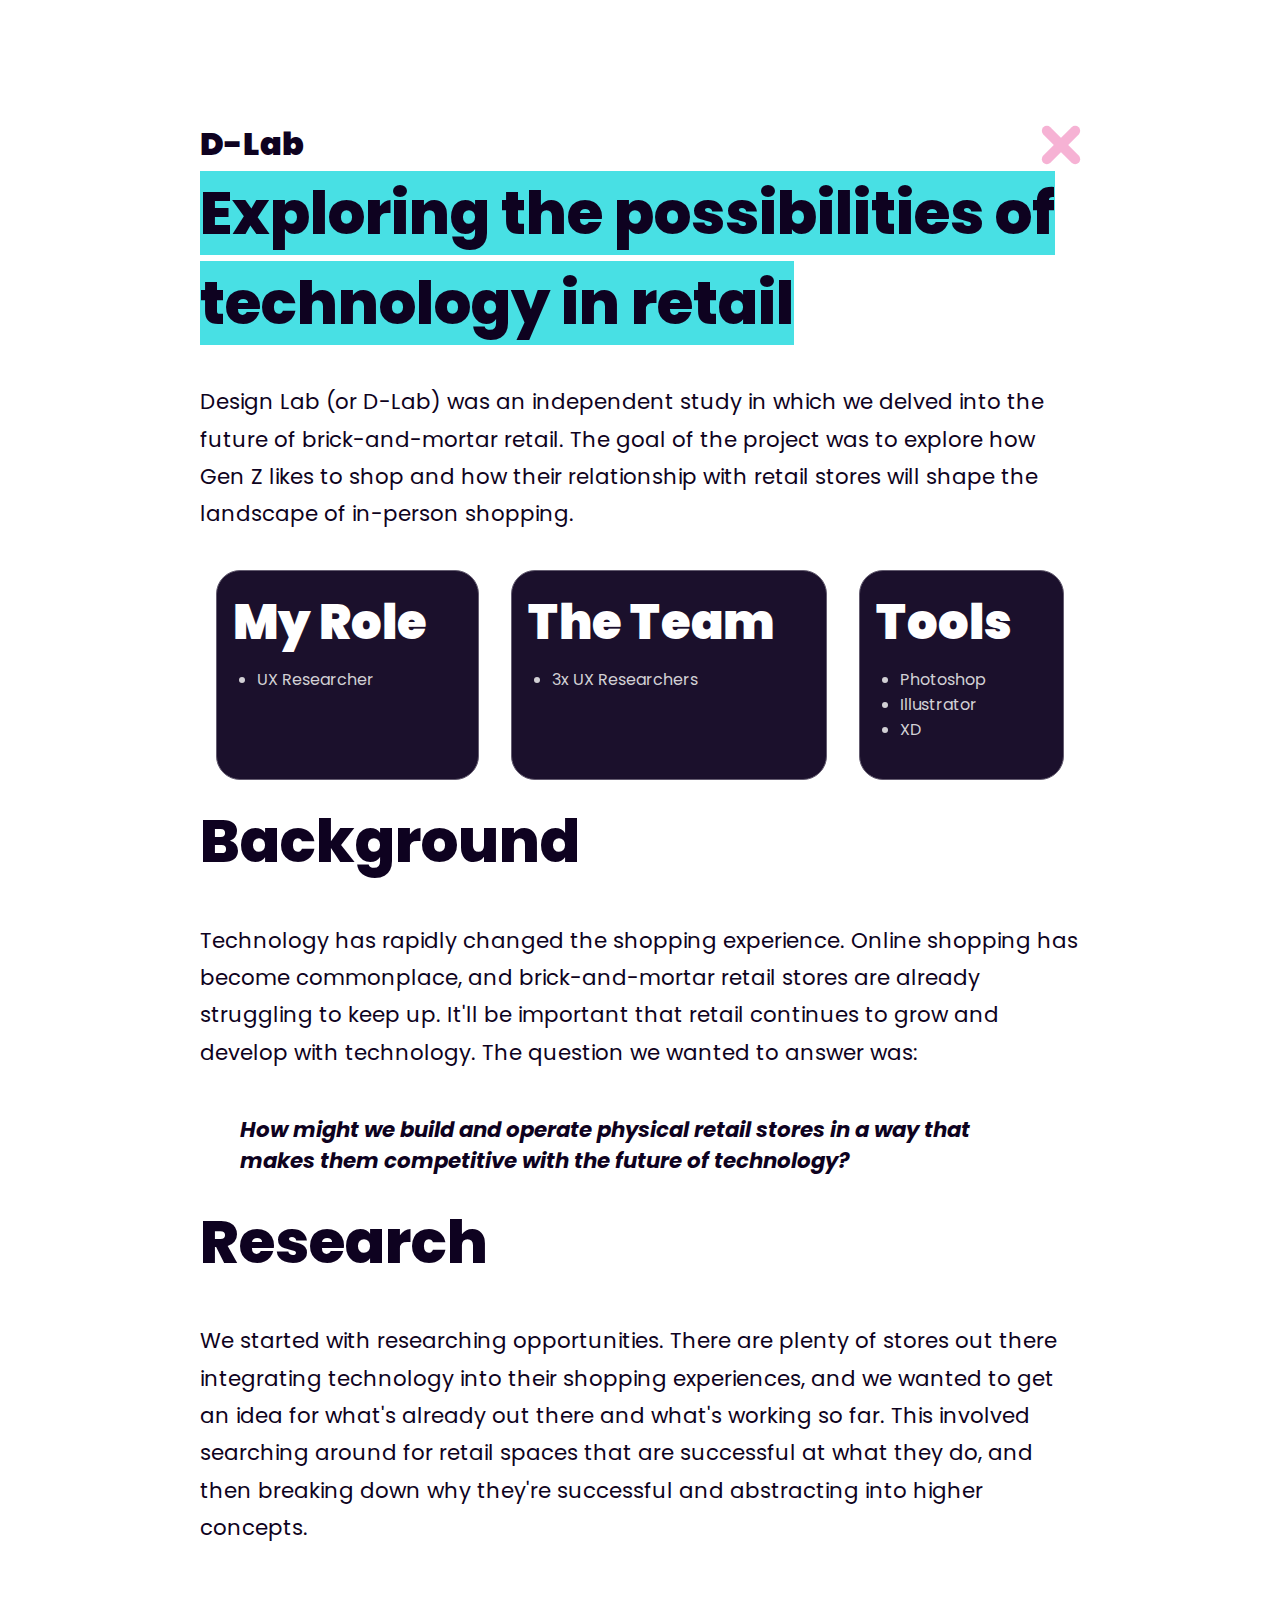
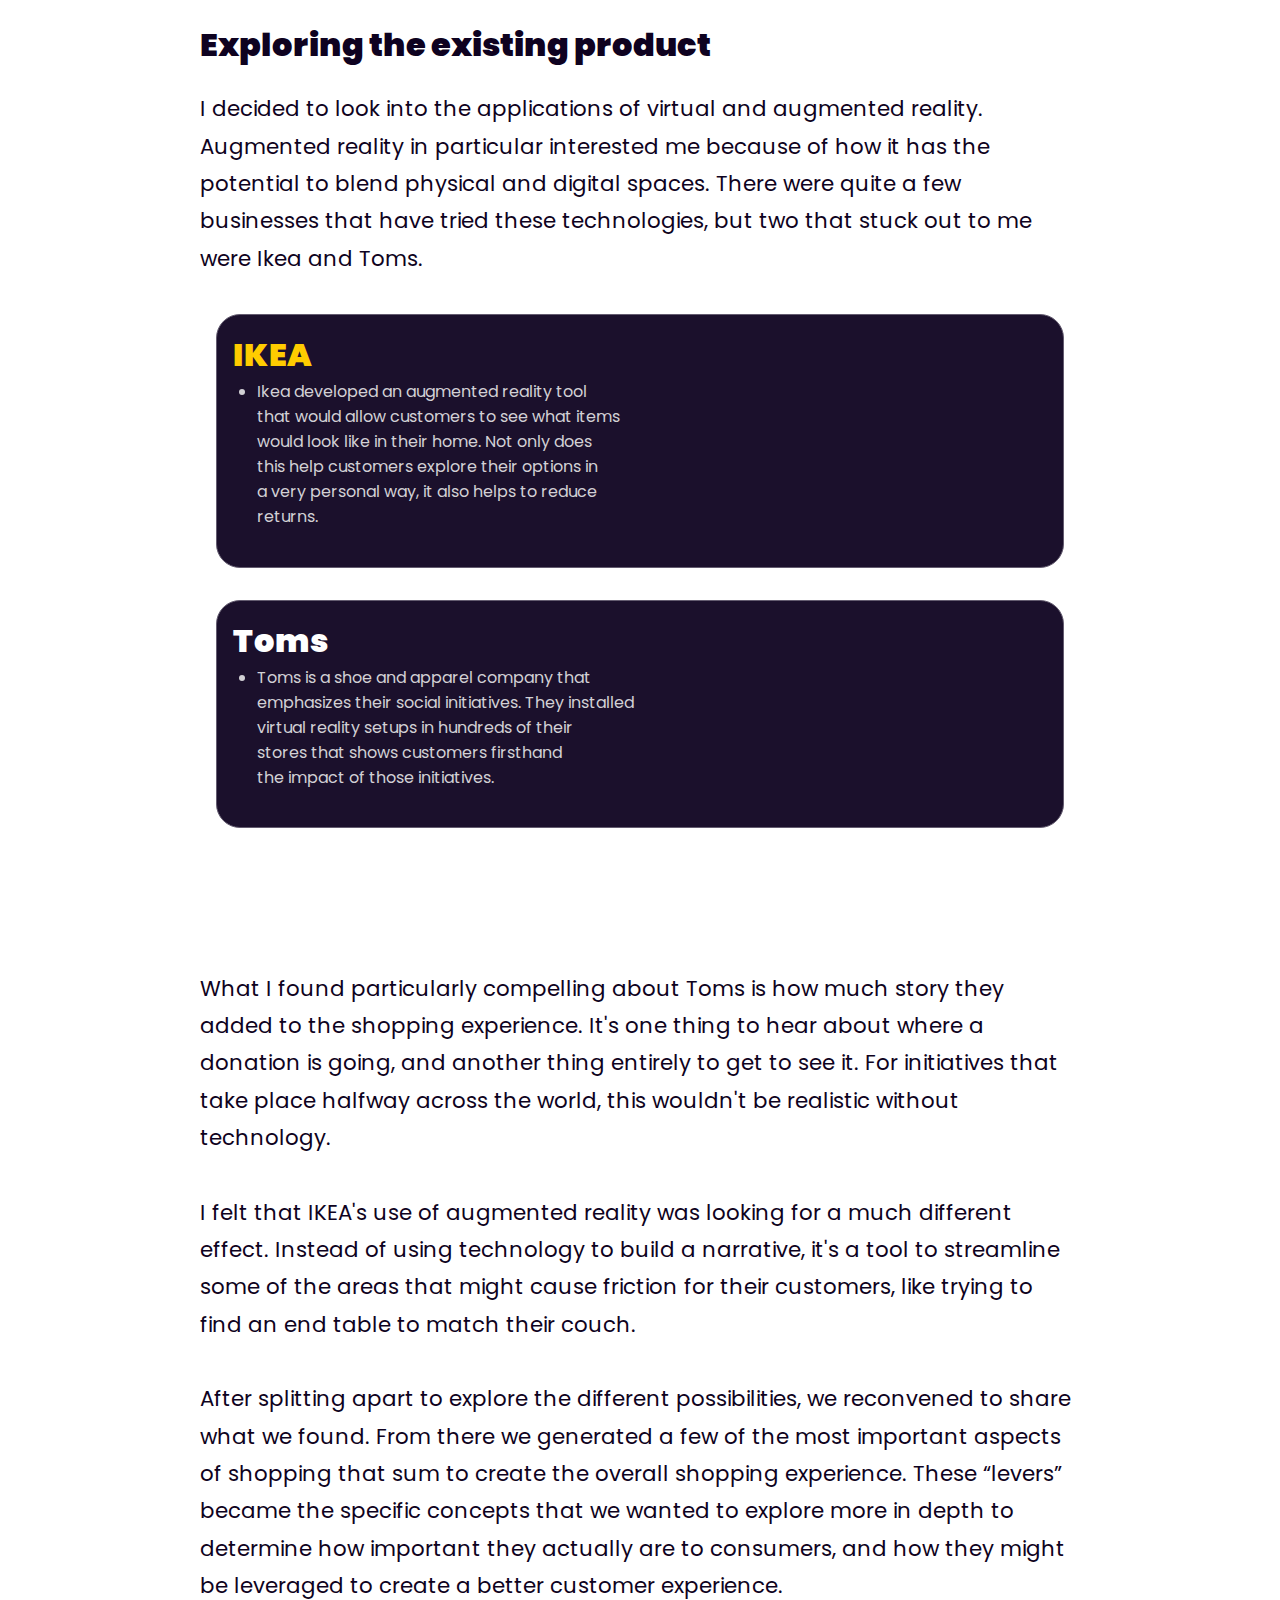
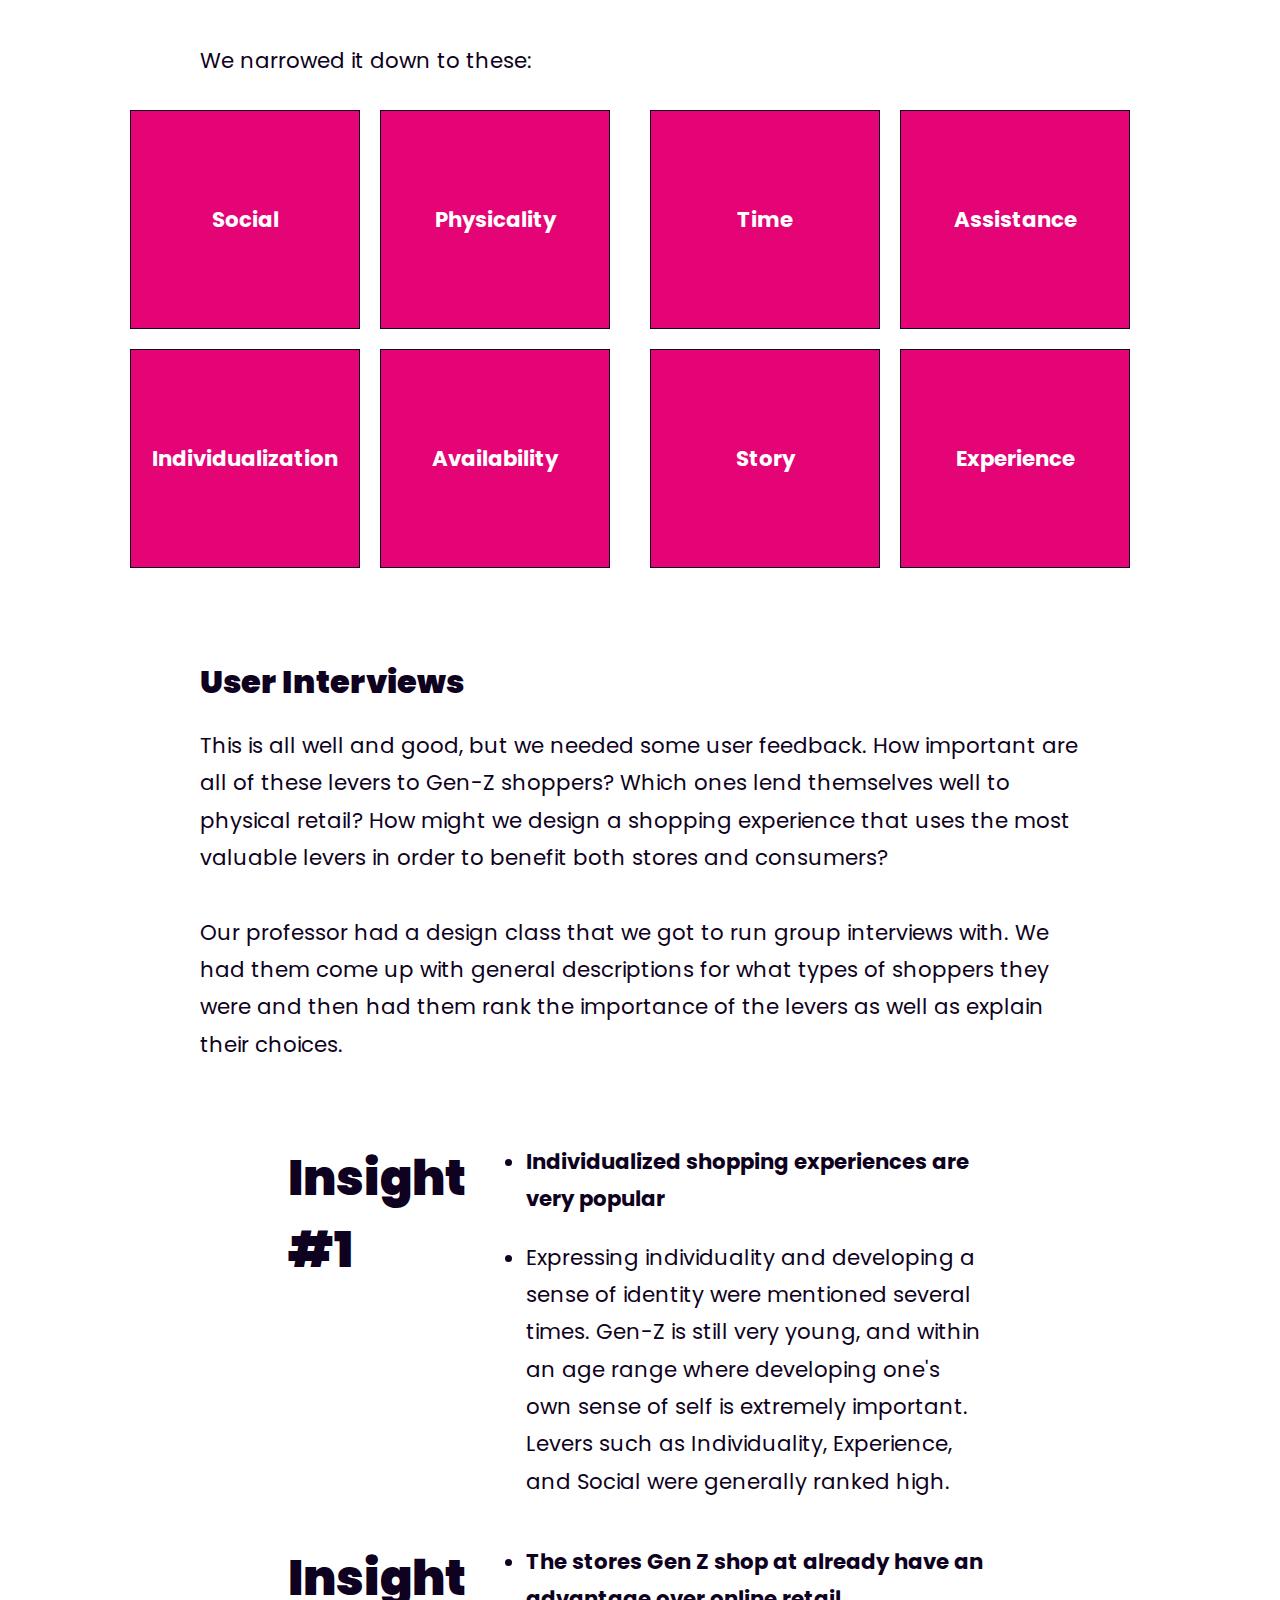
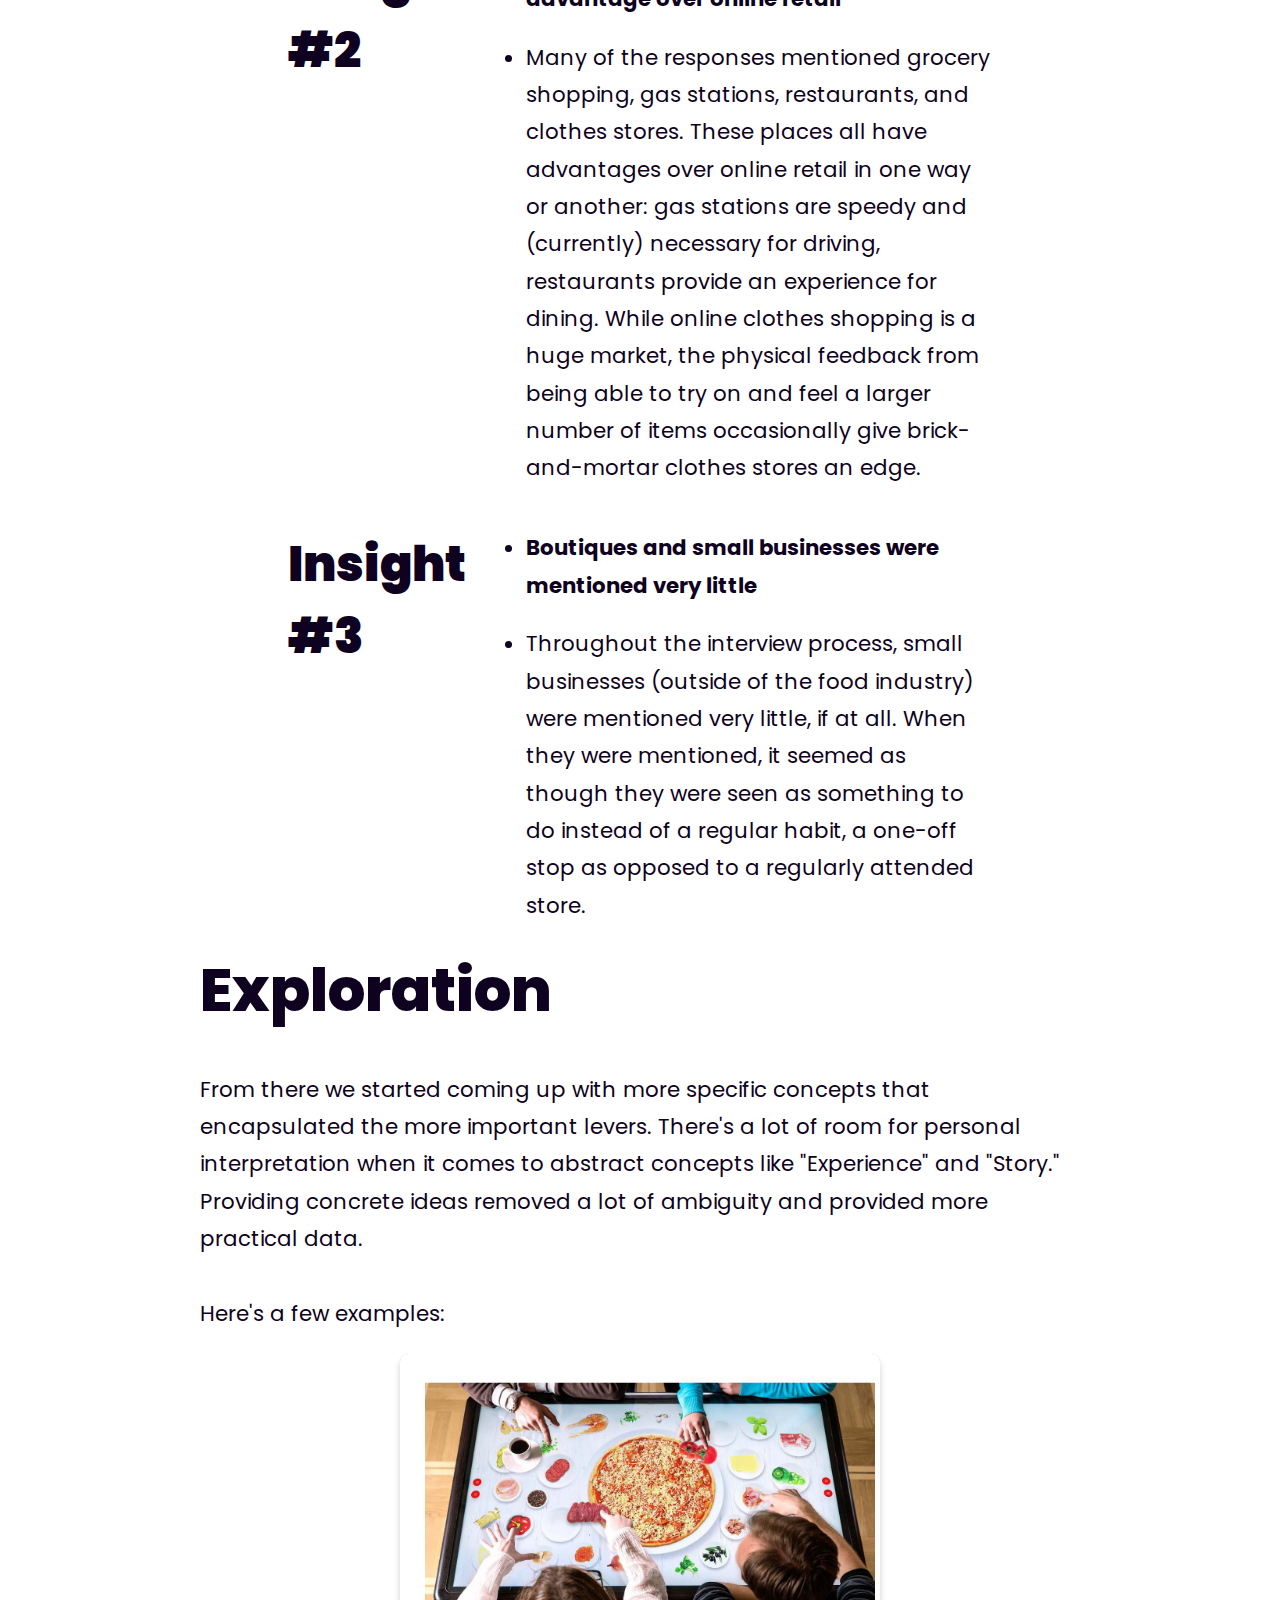
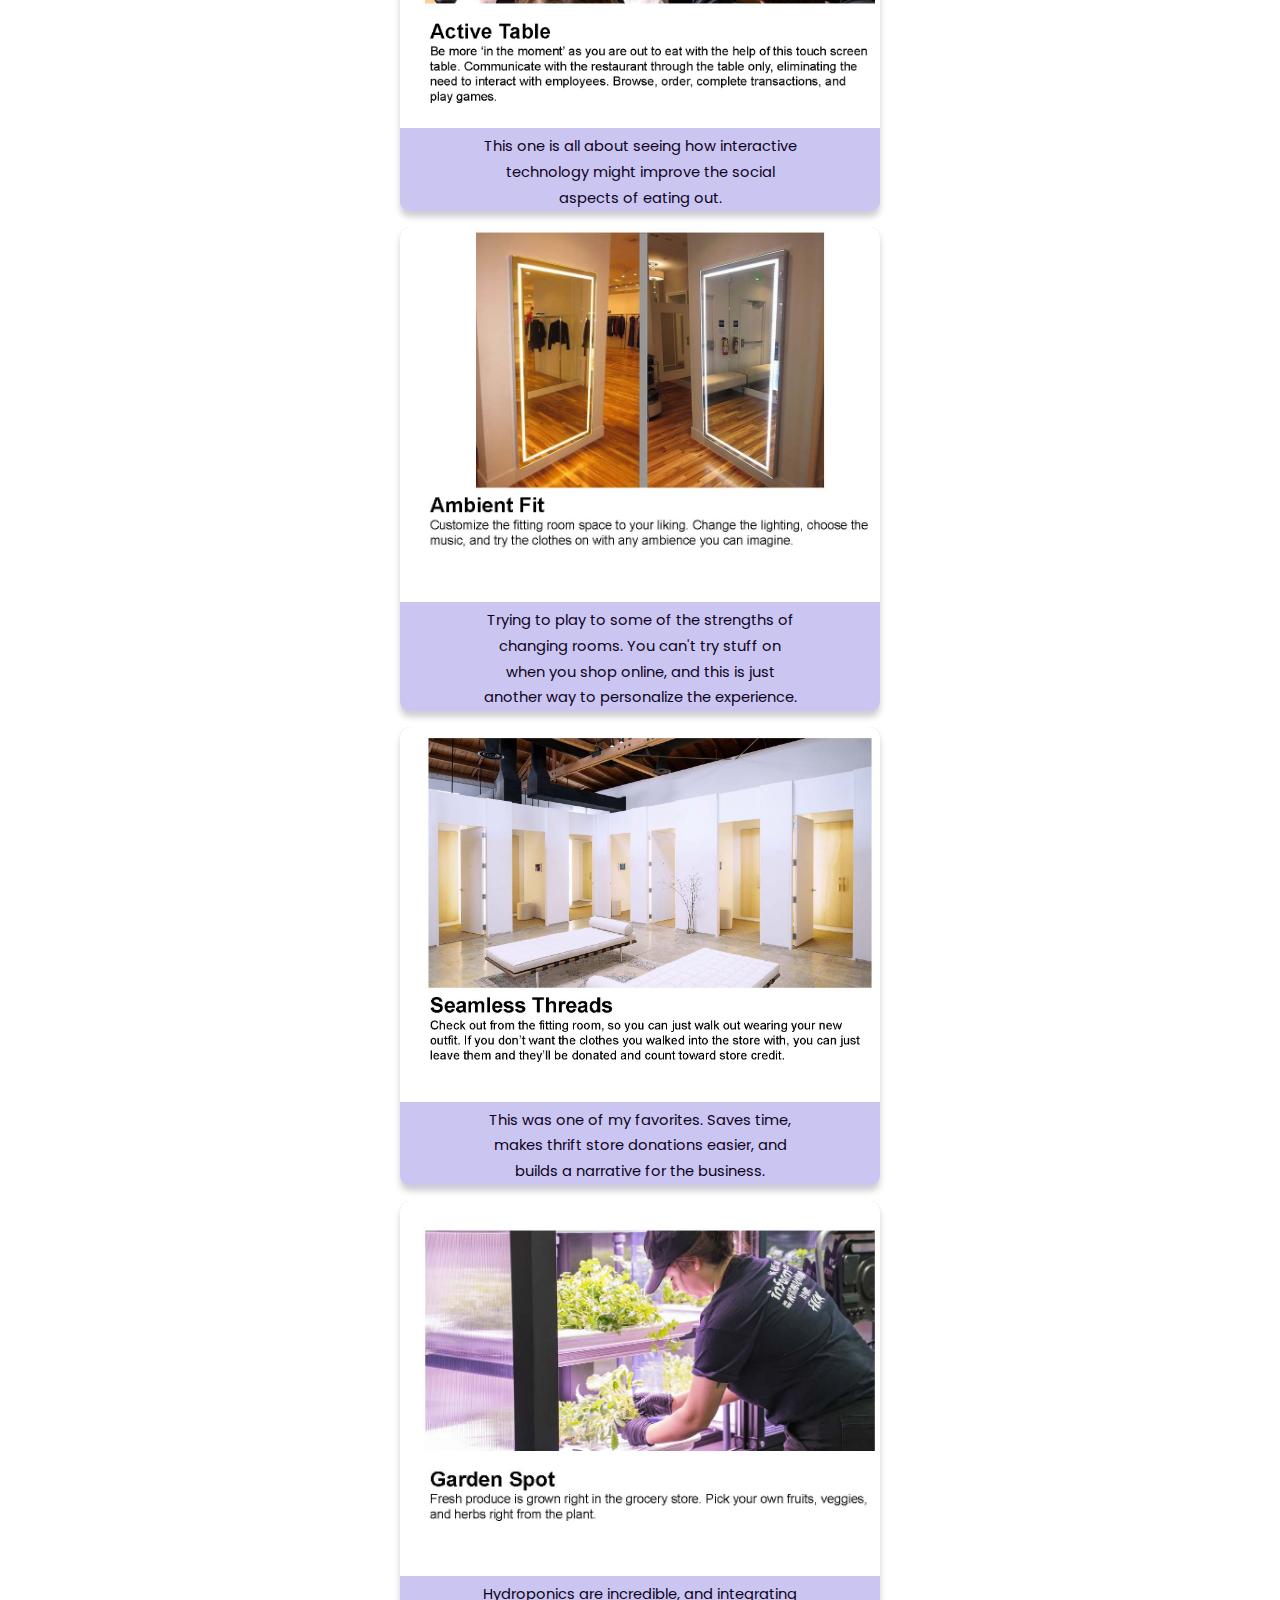
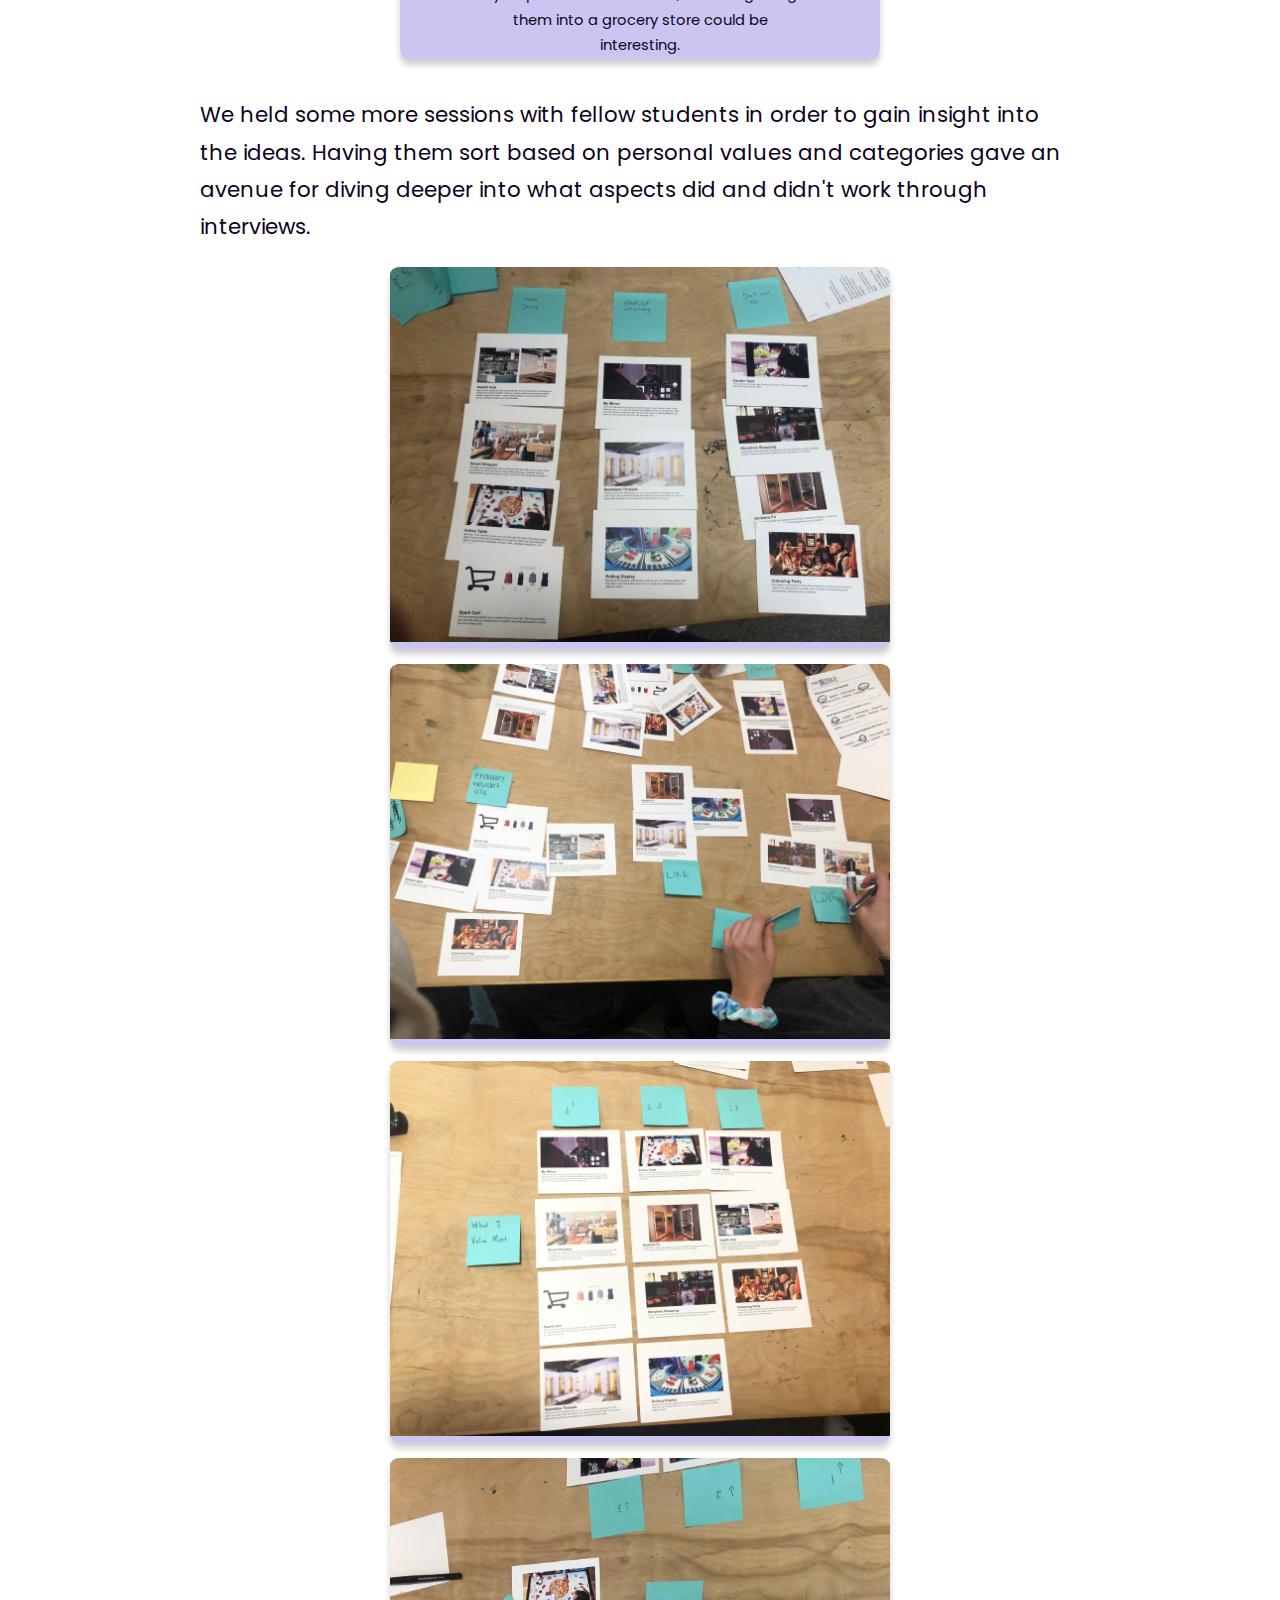
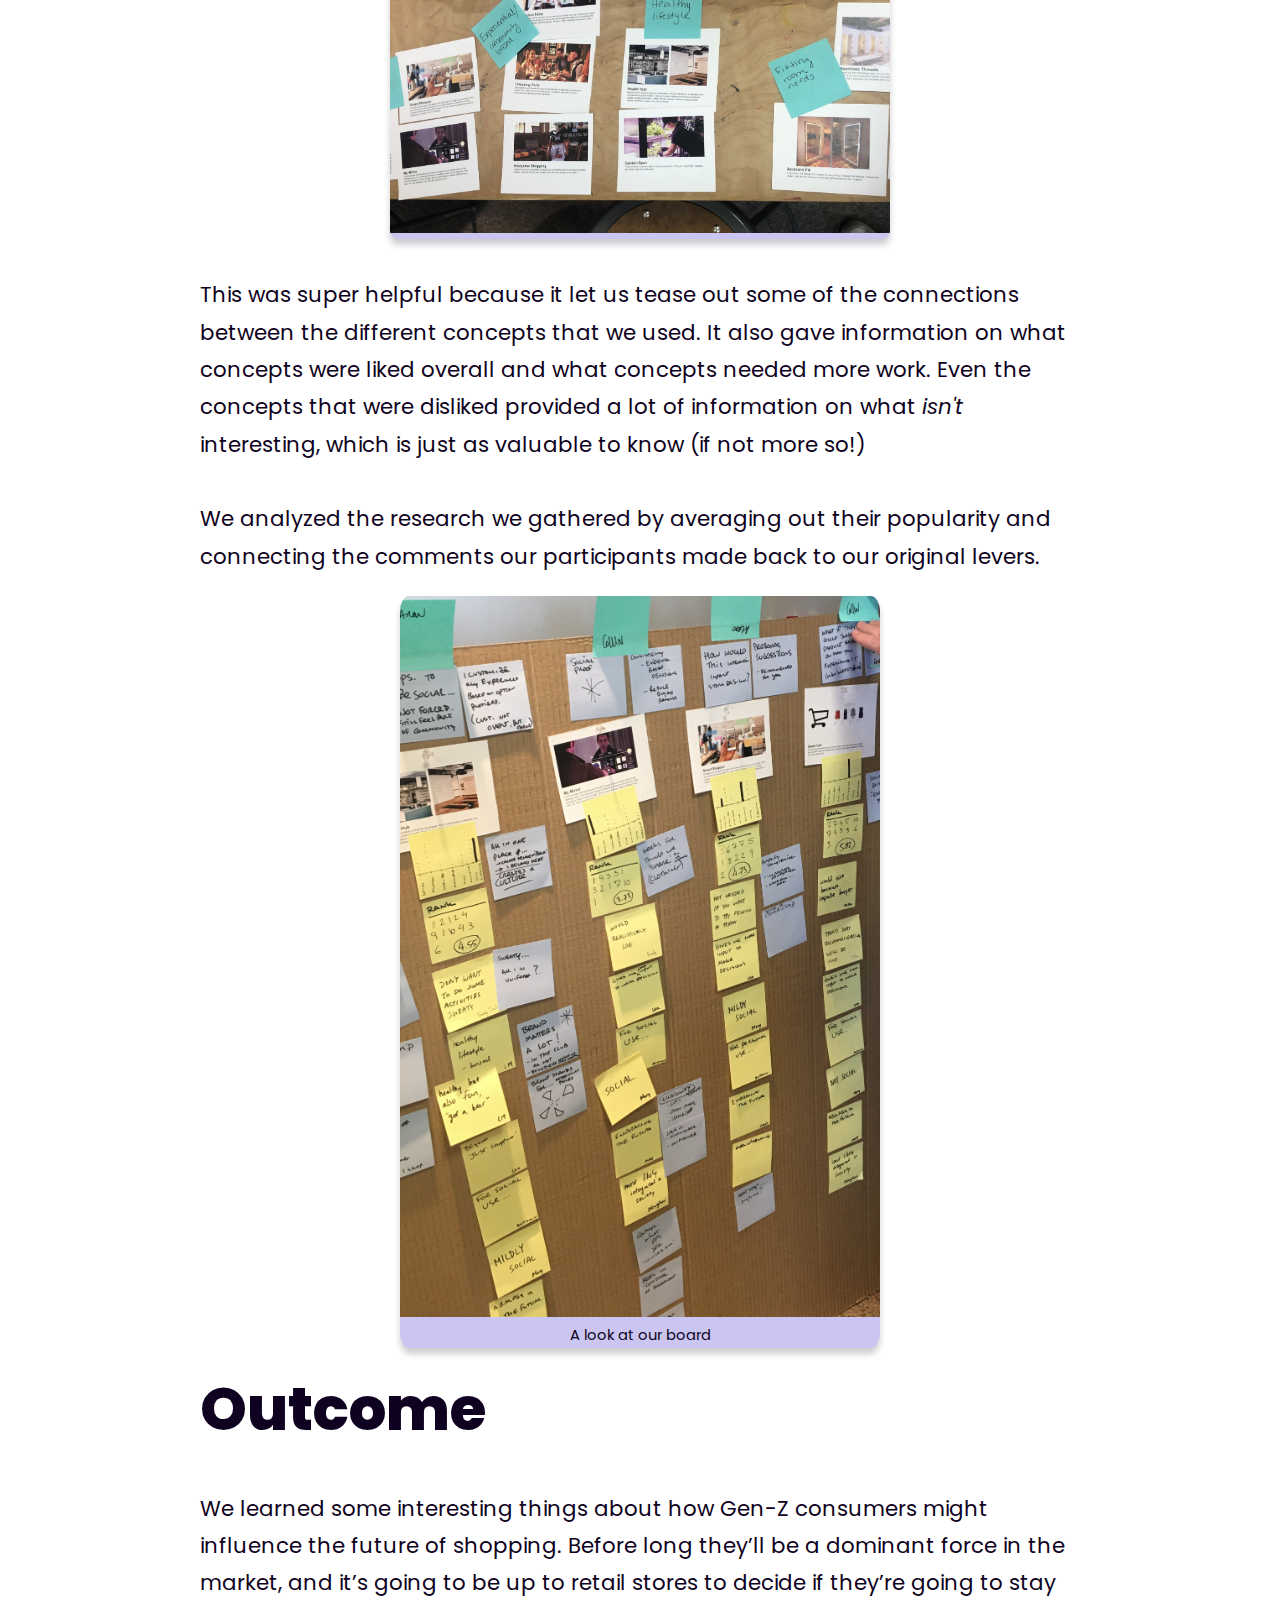
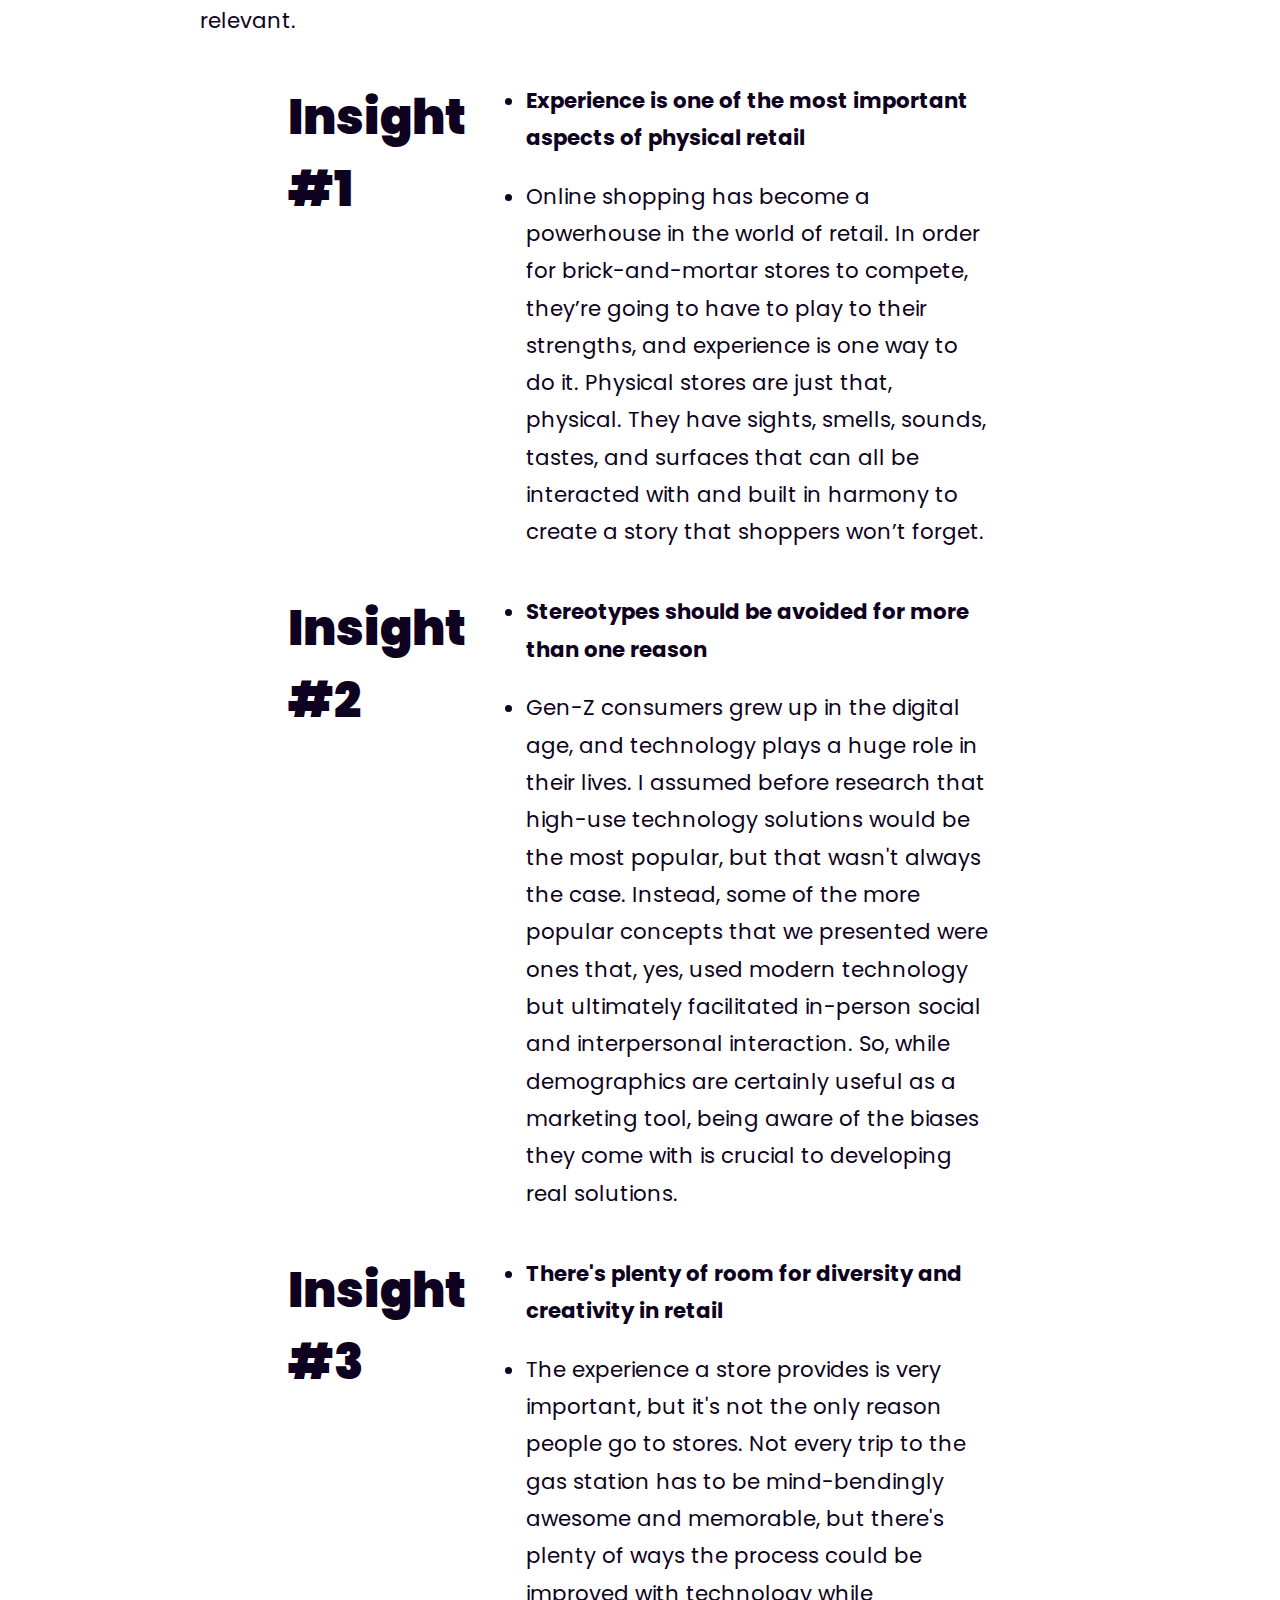
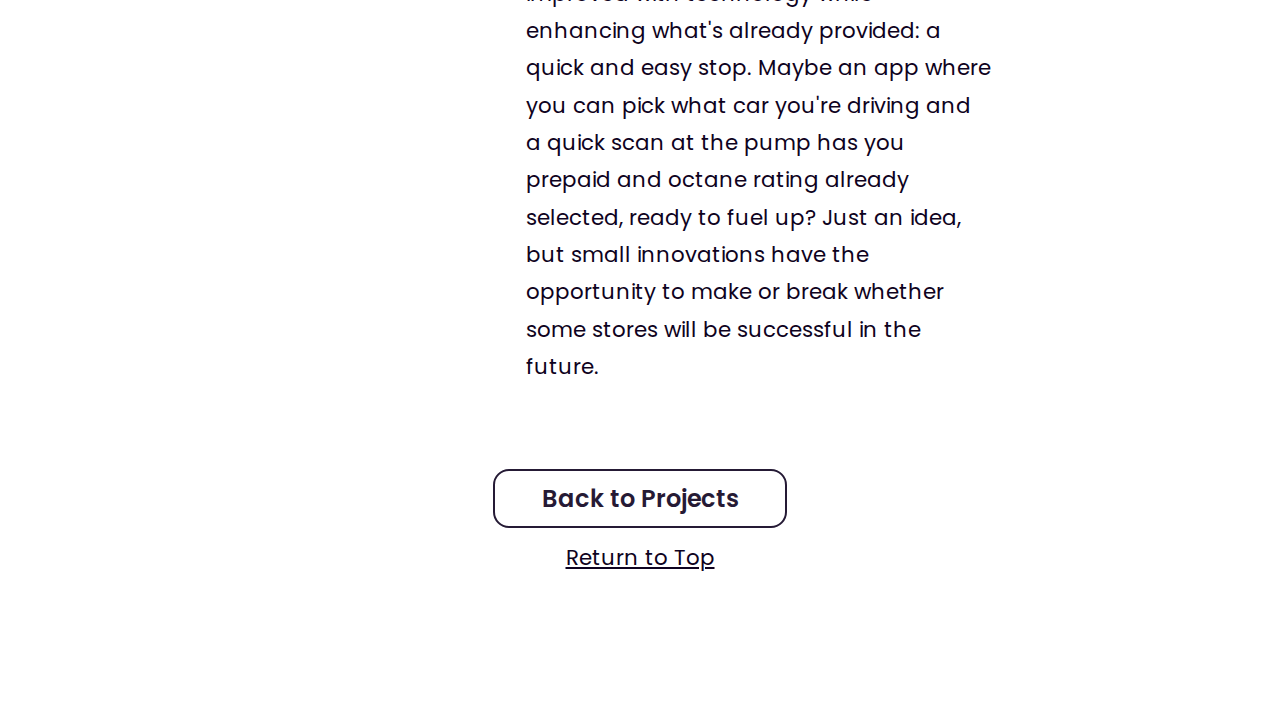
==== commit a6b494f4: "adjusting folder structure" ====
--- a/dlab.html
+++ b/dlab.html
@@ -4,9 +4,7 @@
     <meta charset="UTF-8">
     <meta name="viewport" content="width=device-width, height=device-height, initial-scale=1.0, minimum-scale=1.0" charset="UTF-8">
     <title>D-Lab</title>
-
-    <link rel="stylesheet" type:"text/css" href="stylesheet.css">
-        
+    <link rel="stylesheet" type:"text/css" href="stylesheet.css"> 
     <link rel="preconnect" href="https://fonts.gstatic.com">
     <link href="https://fonts.googleapis.com/css2?family=Poppins:wght@400;600;800&display=swap" rel="stylesheet">
     <style type="text/css">
@@ -24,354 +22,212 @@
     </style>
 </head>
 <body class="study">
-
-<nav>
-    <div class="floating-nav">
-        <ul>
-            <li class="overview active"><a href="#overview">Overview</a></li>
-            <li class="background "><a href="#background">Background</a></li>
-            <li class="research"><a href="#research">Research</a></li>
-            <li class="exploration"><a href="#exploration">Exploration</a></li>
-            <li class="outcome"><a href="#outcome">Outcome</a></li>
-        </ul>
-    </div>
-</nav>
-<div id="page-wrapper" style="margin-bottom: 0%;">
-    <section id="overview">
-        <div class="study-top-bar">
-            <div class="study-page-wrapper">
-                <a href="index.html#projects" class="return-button"></a>
-                <h5>D-Lab</h5>
-                <h2><mark>Exploring the possibilities of technology in retail</mark></h2>
+    <nav>
+        <div class="floating-nav">
+            <ul>
+                <li class="overview active"><a href="#overview">Overview</a></li>
+                <li class="background "><a href="#background">Background</a></li>
+                <li class="research"><a href="#research">Research</a></li>
+                <li class="exploration"><a href="#exploration">Exploration</a></li>
+                <li class="outcome"><a href="#outcome">Outcome</a></li>
+            </ul>
+        </div>
+    </nav>
+    <div id="page-wrapper" style="margin-bottom: 0%;">
+        <section id="overview">
+            <div class="study-top-bar">
+                <div class="study-page-wrapper" style="margin-bottom: 0;">
+                    <a href="index.html#projects" class="return-button"></a>
+                    <h5>D-Lab</h5>
+                    <h2><mark>Exploring the possibilities of technology in retail</mark></h2>
+                    <div class="study-content-column">
+                        <p>
+                            Design Lab (or D-Lab) was an independent study in which we delved into the future of
+                            brick-and-mortar retail. The goal of the project was to explore how Gen Z likes to shop
+                            and how their relationship with retail stores will shape the landscape of in-person shopping.
+                        </p> 
+                    </div>
+                </div>
+            </div>
+        
+            <div class="study-page-wrapper">
+                <div class="study-content-column">
+                    <div class="study-content">
+                        
+                        <h3>My Role</h3>
+                        <ul>
+                            <li>UX Researcher</li>
+                        </ul>
+                    </div>
+                    <div class="study-content">
+                        <h3>The Team</h3>
+                        <ul>
+                            <li>3x UX Researchers</li>
+                        </ul>
+                    </div>
+                    <div class="study-content">
+                        <h3>Tools</h3>
+                        <ul>
+                            <li>Photoshop</li>
+                            <li>Illustrator</li>
+                            <li>XD</li>
+                        </ul>
+                    </div>
+                </div>
+            </div>
+        </section>
+        
+    <!-- The Background -->
+
+        <section id="background">
+            <div class="study-page-wrapper">
+                <h2>Background</h2>
+
+                <p>Technology has rapidly changed the shopping experience. Online shopping has become commonplace, and brick-and-mortar
+                    retail stores are already struggling to keep up. It'll be important that retail
+                    continues to grow and develop with technology.
+
+                    The question we wanted to answer was:
+                </p>
+                <blockquote><em>How might we build and operate physical retail stores in a way that makes them competitive with the future
+                    of technology?</em></blockquote>
+                
+            </div>
+        </section>
+            
+    <!-- RESEARCH -->
+            
+        <section id="research">
+            <div id="research" class="study-page-wrapper">
+                <h2>Research</h2>
+                <p>
+                    We started with researching opportunities. There are plenty of stores out there integrating technology into their shopping experiences, 
+                    and we wanted to get an idea for what's already out there and what's working so far. This involved searching around for retail spaces 
+                    that are successful at what they do, and then breaking down why they're successful and abstracting into higher concepts. 
+                </br></br>
+                </p>
+                <h5>Exploring the existing product</h5>
+                <p>
+                    I decided to look into the applications of virtual and augmented reality. Augmented reality in particular interested me because
+                    of how it has the potential to blend physical and digital spaces. There were quite a few businesses that have tried these
+                    technologies, but two that stuck out to me were Ikea and Toms.
+                </p>
+                <div class="study-content-column">
+                    <div class="study-content">
+                        <h5 style="color: #ffcc00;">IKEA</h5>
+                        <ul>
+                            <li>
+                                Ikea developed an augmented reality tool </br>
+                                that would allow customers to see what items </br>
+                                would look like in their home. Not only does </br>
+                                this help customers explore their options in </br>
+                                a very personal way, it also helps to reduce </br>
+                                returns.
+                            </li>
+                        </ul>
+                    </div>
+                    <div class="study-content">
+                        <h5>Toms</h5>
+                        <ul>
+                            <li>Toms is a shoe and apparel company that  </br> 
+                                emphasizes their social initiatives. They installed </br>
+                                virtual reality setups in hundreds of their </br>
+                                stores that shows customers firsthand </br> 
+                                the impact of those initiatives. 
+                            </li>
+                        </ul>
+                    </div>
+                </div>
+                </br></br>
+                </p>
+                <p>What I found particularly compelling about Toms is how much story they added to the shopping experience.
+                    It's one thing to hear about where a donation is going, and another thing entirely to get to see it. 
+                    For initiatives that take place halfway across the world, this wouldn't be realistic without technology.
+                </br></br>
+                    I felt that IKEA's use of augmented reality was looking for a much different effect. Instead of using 
+                    technology to build a narrative, it's a tool to streamline some of the areas that might cause friction 
+                    for their customers, like trying to find an end table to match their couch.
+            </br></br>
+                    After splitting apart to explore the different possibilities, we reconvened
+                    to share what we found.
+
+                    From there we generated a few of the most important aspects of shopping that sum to create the overall shopping experience. 
+                    These “levers” became the specific concepts that we wanted to explore more in depth to determine how important they actually are to consumers, 
+                    and how they might be leveraged to create a better customer experience.
+                </br></br>
+                    We narrowed it down to these:
+                </p>
+            </div>
+
+            <div class="postit-container">
+                <div class="square-container">
+                    <div class="square d">
+                        <div class="content">
+                            <p>Social</p>
+                        </div>
+                    </div>
+                    
+                    <div class="square d">
+                        <div class="content spread">
+                            <p>Physicality</p>
+                        </div>
+                    </div>
+                    
+                    <div class="square d">
+                        <div class="content column">
+                            <p>Individualization</p>
+                        </div>
+                    </div>
+
+                    <div class="square d">
+                        <div class="content column">
+                            <p>Availability</p>
+                        </div>
+                    </div>
+                </div>
+                <div class="square-container">
+                    <div class="square d">
+                        <div class="content">
+                            <p>Time</p>
+                        </div>
+                    </div>
+                    
+                    <div class="square d">
+                        <div class="content spread">
+                            <p>Assistance</p>
+                        </div>
+                    </div>
+                    
+                    <div class="square d">
+                        <div class="content column">
+                            <p>Story</p>
+                        </div>
+                    </div>
+
+                    <div class="square d">
+                        <div class="content column">
+                            <p>Experience</p>
+                        </div>
+                    </div>
+                </div>
+            </div>
+            <div class="study-page-wrapper">
+                <h5>User Interviews</h5>
+
                 <div class="study-content-column">
                     <p>
-                        Design Lab (or D-Lab) was an independent study in which we delved into the future of
-                        brick-and-mortar retail. The goal of the project was to explore how Gen Z likes to shop
-                        and how their relationship with retail stores will shape the landscape of in-person shopping.
-                    </p> 
-                </div>
-            </div>
-        </div>
-	
-        <div class="study-page-wrapper">
-            <div class="study-content-column">
-                <div class="study-content">
-                    
-                    <h3>My Role</h3>
-                    <ul>
-                        <li>UX Researcher</li>
-                    </ul>
-                </div>
-                <div class="study-content">
-                    <h3>The Team</h3>
-                    <ul>
-                        <li>3x UX Researchers</li>
-                    </ul>
-                </div>
-                <div class="study-content">
-                    <h3>Tools</h3>
-                    <ul>
-                        <li>Photoshop</li>
-                        <li>Illustrator</li>
-                        <li>XD</li>
-                    </ul>
-                </div>
-                <div class="study-content">
-                    <h3>The Challenge</h3>
-                    <p style="color: #D2D0D5;"> 
-                        How might we build and operate physical retail stores in a way that makes them competitive with the future
-                        of technology?
+                        This is all well and good, but we needed some user feedback. How important are all of 
+                        these levers to Gen-Z shoppers? Which ones lend themselves well to physical retail? 
+                        How might we design a shopping experience that uses the most valuable levers in order to 
+                        benefit both stores and consumers?
+                    </br></br>
+                        Our professor had a design class that we got to run group interviews with. 
+                        We had them come up with general descriptions for what types of shoppers they were 
+                        and then had them rank the importance of the levers as well as explain their choices.
+                    </br></br>
                     </p>
                 </div>
-            </div>
-        </div>
-    </section>
-    
-<!-- The Background -->
-
-    <section id="background">
-        <div class="study-page-wrapper">
-            <h2>Background</h2>
-
-            <p>Technology has rapidly changed the shopping experience. Online shopping has become commonplace, and brick-and-mortar
-                retail stores will continue to face challenges in the future. In order to keep up, it'll be important that retail
-                continues to grow and develop with technology. 
-            </p>
-        </div>
-
-        <div class="study-page-wrapper">
-            <div class="study-content-column">
-                    <p>
-                        We started with researching opportunities. There are plenty of stores out there integrating technology into their shopping experiences, 
-                        and we wanted to get an idea for what’s already out there and what’s working so far. This involved searching around for retail spaces 
-                        that are successful at what they do, and then breaking down why they’re successful and abstracting into higher concepts. 
-                    </br></br>
-                        I decided to look into the applications of virtual and augmented reality. Augmented reality in particular interested me because it felt
-                        like a technology that had a huge opportunity to be implemented in physical retail.
-
-                    <div class="study-content">
-                        <h5 style="color: #ffcc00;">IKEA</h5>
-                        <h6 class="strength">Strengths</h6>
-                        <ul>
-                            <li>
-                                Developed an augmented reality tool </br>
-                                that would allow customers to see what items </br>
-                                would look like in their home.
-                            </li>
-                        </ul>
-                    </div>
-                    <div class="study-content">
-                        <h5>Toms</h5>
-                        <h6 class="strength">Strengths</h6>
-                        <ul>
-                            <li>Toms is a shoe and apparel </br> company that emphasizes 
-                            </br>their social initiatives. They installed </br>virtual reality setups 
-                            </br>in hundreds of their stores that shows </br>customers firsthand 
-                            </br>the impact of those initiatives. 
-                            </li>
-                        </ul>
-                    </div>
-                    </br></br>
-                        From these examples we generated a few of the most important aspects of shopping that sum to create the overall shopping experience. These “levers” became the specific concepts that we wanted to explore more in depth to determine how important they actually are to consumers, and how they might be leveraged to create a better customer experience.
-                    </br></br>
-                        We narrowed it down to these:
-                    </p>
-                </div>
-        </div>
-
-        <div class="postit-container">
-            <div class="square-container">
-                <div class="square d">
-                    <div class="content">
-                        <p>Social</p>
-                    </div>
-                </div>
-                
-                <div class="square d">
-                    <div class="content spread">
-                        <p>Physicality</p>
-                    </div>
-                </div>
-                
-                <div class="square d">
-                    <div class="content column">
-                        <p>Individualization</p>
-                    </div>
-                </div>
-
-                <div class="square d">
-                    <div class="content column">
-                        <p>Availability</p>
-                    </div>
-                </div>
-            </div>
-            <div class="square-container">
-                <div class="square d">
-                    <div class="content">
-                        <p>Time</p>
-                    </div>
-                </div>
-                
-                <div class="square d">
-                    <div class="content spread">
-                        <p>Assistance</p>
-                    </div>
-                </div>
-                
-                <div class="square d">
-                    <div class="content column">
-                        <p>Story</p>
-                    </div>
-                </div>
-
-                <div class="square d">
-                    <div class="content column">
-                        <p>Experience</p>
-                    </div>
-                </div>
-            </div>
-        </div>
-    </section>  
-   
-<!-- RESEARCH -->
-
-    <section id="research">
-        <div id="research" class="study-page-wrapper">
-            <h2>Research & Interviews</h2>
-
-            <div class="study-content-column">
-                <p>
-                    This is all well and good, but we needed some user feedback. How important are all of 
-                    these levers to Gen-Z shoppers? Which ones lend themselves well to physical retail? 
-                    How might we design a shopping experience that uses the most valuable levers in order to 
-                    benefit both stores and consumers?
-                </br></br>
-                    Our professor had a design class that we got to run group interviews with. 
-                    We had them come up with general descriptions for what types of shoppers they were 
-                    and then had them rank the importance of the levers as well as explain their choices.
-                </br></br>
-                </p>
-            </div>
-
-            <div class="study-insight-row">
-                <div class="study-insight-header">
-                    <h3>Insight #1</h3>
-                </div>
-                <div class="study-insight-text">
-                    <ul>
-                        <li>
-                            <p><b>Individualized shopping experiences are very popular</b> </p>
-                        </li>
-                        <li>
-                            <p>
-                                Expressing individuality and developing a sense of identity were mentioned
-                                several times. Gen-Z is still very young, and within an age range where developing one's
-                                own sense of self is extremely important. Levers such as Individuality, Experience, and 
-                                Social were generally ranked high. 
-                            </p>
-                        </li>
-                    </ul>
-                </div>
-            </div>
-            <div class="study-insight-row">
-                <div class="study-insight-header">
-                    <h3>Insight #2</h3>
-                </div>
-                <div class="study-insight-text">
-                    <ul>
-                        <li>
-                            <p><b>The stores Gen Z shop at already have an advantage over online retail</b></p>
-                        </li>
-                        <li>       
-                        <p>Many of the responses mentioned grocery shopping, gas stations, restaurants, and clothes
-                            stores. These places all have advantages over online retail in one way or another: gas stations
-                            are speedy and (currently) necessary for driving, restaurants provide an experience for dining.
-                            While online clothes shopping is a huge market, the physical feedback from being able to try on and 
-                            feel a larger number of items occasionally give brick-and-mortar clothes stores an edge. 
-                        </p>            
-                        </li>
-                    </ul>
-                </div>
-            </div>
-            <div class="study-insight-row">
-                <div class="study-insight-header">
-                    <h3>Insight #3</h3>
-                </div>
-                <div class="study-insight-text">
-                    <ul>
-                        <li>
-                            <p><b>Boutiques and small businesses were mentioned very little</b></p>
-                        </li>
-                        <li>
-                            <p>
-                                Throughout the interview process, small businesses (outside of the food industry)
-                                were mentioned very little, if at all. When they were mentioned, it seemed as though 
-                                they were seen as something to do instead of a regular habit, a one-off stop as opposed 
-                                to a regularly attended store.
-                            </p>
-                        </li>
-
-                    </ul>
-                </div>
-            </div>
-        </div>
-    </section>
-    <section id="exploration">
-        <div class="study-page-wrapper">
-            <h2>Exploration</h2>
-            <p>
-                From there we started coming up with more specific concepts that encapsulated the more important levers.
-                There's a lot of room for personal interpretation when it comes to abstract concepts like "Experience" and 
-                "Story." Providing concrete ideas removed a lot of ambiguity and provided more practical data.
-                </br></br>
-                Here's a few examples:
-            </p>
-
-        <div class="ux-mockup-container">
-            <div class="ux-mockup">
-                <img src="/resources/dlab/Concept Cards_Page_03.jpg">
-                <p>This one is all about seeing how interactive technology might
-                    improve the social aspects of eating out. 
-                </p>
-            </div>
-            <div class="ux-mockup">
-                <img src="/resources/dlab/Concept Cards_Page_05.jpg">
-                <p>Trying to play to some of the strengths of changing rooms. You
-                    can't try stuff on when you shop online, and this is just another
-                    way to personalize the experience.
-                </p>
-            </div>
-            <div class="ux-mockup">
-                <img src="/resources/dlab/Concept Cards_Page_06.jpg">
-                <p>This was one of my favorites. Saves time, makes thrift store donations
-                    easier, and builds a narrative for the business.
-                </p>
-            </div>
-            <div class="ux-mockup">
-                <img src="/resources/dlab/Concept Cards_Page_08.jpg">
-                <p>Hydroponics are incredible, and integrating them into a grocery
-                    store could be interesting.
-                </p>
-            </div>
-        </div>
-    </div>
-
-
-
-<!-- SECOND INTERVIEWS -->
-        <div class="study-page-wrapper">
-            <p>Then we had people sort them!</p>
-        </div>
-
-        <div class="ux-mockup-container">
-            <div class="ux-mockup">
-                <img src="/resources/dlab/IMG_4559.jpg">
-            </div>
-            <div class="ux-mockup">
-                <img src="/resources/dlab/IMG_4546.jpg">
-
-            </div>
-            <div class="ux-mockup">
-                <img src="/resources/dlab/IMG_4550.jpg">
-            </div>
-            <div class="ux-mockup">
-                <img src="/resources/dlab/interview-4.jpg">
-            </div>
-        </div>
-
-        <div class="study-page-wrapper">
-            <p>This was super helpful because it let us tease out some of the connections between the
-                different concepts that we used. It also gave information on what concepts
-                were liked overall and what concepts needed more work. Even the concepts that were disliked
-                provided a lot of information on what <i>isn't</i> interesting, which is just as valuable to know
-                (if not more so!)
-            </br></br>
-                We analyzed the research we gathered by averaging out their popularity and connecting the
-                comments our participants made back to our original levers.
-            </p>
-            
-            <div class="ux-mockup-container">
-                <div class="ux-mockup">
-                    <img src="/resources/dlab/IMG_2777.JPG">
-                    <p>A look at our board</p>
-                </div>
-            </div>
-        </div>
-    </section>
-
-
-<!-- OUTCOME -->
-    <section id="outcome">
-        <div id="outcome" class="study-page-wrapper">
-            <h2>Outcome</h2>
-            <div class="study-content-column"></div>
-                <p>
-                    We learned some interesting things about how Gen-Z consumers might influence the future of shopping. 
-                    Before long they’ll be a dominant force in the market, and it’s going to be up to retail stores to decide 
-                    if they’re going to stay relevant.
-                </p>
-
-            <div class="study-content-column">
+
                 <div class="study-insight-row">
                     <div class="study-insight-header">
                         <h3>Insight #1</h3>
@@ -379,14 +235,15 @@
                     <div class="study-insight-text">
                         <ul>
                             <li>
-                                <p><b>Experience is one of the most important aspects of physical retail</b> </p>
+                                <p><b>Individualized shopping experiences are very popular</b> </p>
                             </li>
                             <li>
-                                <p>Online shopping has become a powerhouse in the world of retail. In order for 
-                                    brick-and-mortar stores to compete, they’re going to have to play to their strengths, 
-                                    and experience is one way to do it. Physical stores are just that, physical. 
-                                    They have sights, smells, sounds, tastes, and surfaces that can all be interacted with and 
-                                    built in harmony to create a story that shoppers won’t forget. </p>
+                                <p>
+                                    Expressing individuality and developing a sense of identity were mentioned
+                                    several times. Gen-Z is still very young, and within an age range where developing one's
+                                    own sense of self is extremely important. Levers such as Individuality, Experience, and 
+                                    Social were generally ranked high. 
+                                </p>
                             </li>
                         </ul>
                     </div>
@@ -398,18 +255,15 @@
                     <div class="study-insight-text">
                         <ul>
                             <li>
-                                <p><b>Stereotypes should be avoided for more than one reason</b> </p>
-                            </li>
-                            <li>
-                                <p>Gen-Z consumers grew up in the digital age, and technology plays
-                                    a huge role in their lives. I assumed before research that high-use
-                                    technology solutions would be the most popular, but that wasn't always the case.
-                                    Instead, some of the more popular concepts that we presented were ones
-                                    that, yes, used modern technology but ultimately facilitated in-person 
-                                    social and interpersonal interaction. So, while demographics are certainly
-                                    useful as a marketing tool, being aware of the biases they come
-                                    with is crucial to developing real solutions.
-                                </p>
+                                <p><b>The stores Gen Z shop at already have an advantage over online retail</b></p>
+                            </li>
+                            <li>       
+                            <p>Many of the responses mentioned grocery shopping, gas stations, restaurants, and clothes
+                                stores. These places all have advantages over online retail in one way or another: gas stations
+                                are speedy and (currently) necessary for driving, restaurants provide an experience for dining.
+                                While online clothes shopping is a huge market, the physical feedback from being able to try on and 
+                                feel a larger number of items occasionally give brick-and-mortar clothes stores an edge. 
+                            </p>            
                             </li>
                         </ul>
                     </div>
@@ -421,36 +275,200 @@
                     <div class="study-insight-text">
                         <ul>
                             <li>
-                                <p><b>There's plenty of room for diversity and creativity in retail</b> </p>
+                                <p><b>Boutiques and small businesses were mentioned very little</b></p>
                             </li>
                             <li>
                                 <p>
-                                    The experience a store provides is very important, but it's not the only reason
-                                    people go to stores. Not every trip to the gas station has to be mind-bendingly
-                                    awesome and memorable, but there's plenty of ways the process could be improved
-                                    with technology while enhancing what's already provided: a quick and easy stop. 
-                                    Maybe an app where you can pick what car you're driving and a quick
-                                    scan at the pump has you prepaid and octane rating already selected, ready to fuel
-                                    up? Just an idea, but small innovations have the opportunity to make or break
-                                    whether some stores will be successful in the future. 
+                                    Throughout the interview process, small businesses (outside of the food industry)
+                                    were mentioned very little, if at all. When they were mentioned, it seemed as though 
+                                    they were seen as something to do instead of a regular habit, a one-off stop as opposed 
+                                    to a regularly attended store.
                                 </p>
                             </li>
-                        </ul>
-                    </div>
-                </div>
-            </div>
-        </br></br>
+
+                        </ul>
+                    </div>
+                </div>
+            </div>
+        </section>
+        <section id="exploration">
+            <div class="study-page-wrapper">
+                <h2>Exploration</h2>
+                <p>
+                    From there we started coming up with more specific concepts that encapsulated the more important levers.
+                    There's a lot of room for personal interpretation when it comes to abstract concepts like "Experience" and 
+                    "Story." Providing concrete ideas removed a lot of ambiguity and provided more practical data.
+                    </br></br>
+                    Here's a few examples:
+                </p>
+
+            <div class="ux-mockup-container">
+                <div class="ux-mockup">
+                    <img src="/resources/dlab/Concept Cards_Page_03.jpg">
+                    <p>This one is all about seeing how interactive technology might
+                        improve the social aspects of eating out. 
+                    </p>
+                </div>
+                <div class="ux-mockup">
+                    <img src="/resources/dlab/Concept Cards_Page_05.jpg">
+                    <p>Trying to play to some of the strengths of changing rooms. You
+                        can't try stuff on when you shop online, and this is just another
+                        way to personalize the experience.
+                    </p>
+                </div>
+                <div class="ux-mockup">
+                    <img src="/resources/dlab/Concept Cards_Page_06.jpg">
+                    <p>This was one of my favorites. Saves time, makes thrift store donations
+                        easier, and builds a narrative for the business.
+                    </p>
+                </div>
+                <div class="ux-mockup">
+                    <img src="/resources/dlab/Concept Cards_Page_08.jpg">
+                    <p>Hydroponics are incredible, and integrating them into a grocery
+                        store could be interesting.
+                    </p>
+                </div>
+            </div>
         </div>
 
-        <div class="study-page-wrapper">
-            <div class="portfolio-bottom-navigation">
-                <a href="index.html#projects" class="sixth">Back to Projects</a>
-                <a href="./dlab.html#page-wrapper" style="margin-top: 5%;">Return to Top</a>
-            </div>
+
+
+    <!-- SECOND INTERVIEWS -->
+            <div class="study-page-wrapper">
+                <p>We held some more sessions with fellow students in order to gain insight into the ideas.
+                    Having them sort based on personal values and categories gave an avenue for diving deeper 
+                    into what aspects did and didn't work through interviews. 
+                </p>
+            </div>
+
+            <div class="ux-mockup-container">
+                <div class="ux-mockup">
+                    <img src="/resources/dlab/IMG_4559.jpg">
+                </div>
+                <div class="ux-mockup">
+                    <img src="/resources/dlab/IMG_4546.jpg">
+
+                </div>
+                <div class="ux-mockup">
+                    <img src="/resources/dlab/IMG_4550.jpg">
+                </div>
+                <div class="ux-mockup">
+                    <img src="/resources/dlab/interview-4.jpg">
+                </div>
+            </div>
+
+            <div class="study-page-wrapper">
+                <p>This was super helpful because it let us tease out some of the connections between the
+                    different concepts that we used. It also gave information on what concepts
+                    were liked overall and what concepts needed more work. Even the concepts that were disliked
+                    provided a lot of information on what <i>isn't</i> interesting, which is just as valuable to know
+                    (if not more so!)
+                </br></br>
+                    We analyzed the research we gathered by averaging out their popularity and connecting the
+                    comments our participants made back to our original levers.
+                </p>
+                
+                <div class="ux-mockup-container">
+                    <div class="ux-mockup">
+                        <img src="/resources/dlab/IMG_2777.JPG">
+                        <p>A look at our board</p>
+                    </div>
+                </div>
+            </div>
+        </section>
+
+
+    <!-- OUTCOME -->
+        <section id="outcome">
+            <div id="outcome" class="study-page-wrapper">
+                <h2>Outcome</h2>
+                <div class="study-content-column"></div>
+                    <p>
+                        We learned some interesting things about how Gen-Z consumers might influence the future of shopping. 
+                        Before long they’ll be a dominant force in the market, and it’s going to be up to retail stores to decide 
+                        if they’re going to stay relevant.
+                    </p>
+
+                <div class="study-content-column">
+                    <div class="study-insight-row">
+                        <div class="study-insight-header">
+                            <h3>Insight #1</h3>
+                        </div>
+                        <div class="study-insight-text">
+                            <ul>
+                                <li>
+                                    <p><b>Experience is one of the most important aspects of physical retail</b> </p>
+                                </li>
+                                <li>
+                                    <p>Online shopping has become a powerhouse in the world of retail. In order for 
+                                        brick-and-mortar stores to compete, they’re going to have to play to their strengths, 
+                                        and experience is one way to do it. Physical stores are just that, physical. 
+                                        They have sights, smells, sounds, tastes, and surfaces that can all be interacted with and 
+                                        built in harmony to create a story that shoppers won’t forget. </p>
+                                </li>
+                            </ul>
+                        </div>
+                    </div>
+                    <div class="study-insight-row">
+                        <div class="study-insight-header">
+                            <h3>Insight #2</h3>
+                        </div>
+                        <div class="study-insight-text">
+                            <ul>
+                                <li>
+                                    <p><b>Stereotypes should be avoided for more than one reason</b> </p>
+                                </li>
+                                <li>
+                                    <p>Gen-Z consumers grew up in the digital age, and technology plays
+                                        a huge role in their lives. I assumed before research that high-use
+                                        technology solutions would be the most popular, but that wasn't always the case.
+                                        Instead, some of the more popular concepts that we presented were ones
+                                        that, yes, used modern technology but ultimately facilitated in-person 
+                                        social and interpersonal interaction. So, while demographics are certainly
+                                        useful as a marketing tool, being aware of the biases they come
+                                        with is crucial to developing real solutions.
+                                    </p>
+                                </li>
+                            </ul>
+                        </div>
+                    </div>
+                    <div class="study-insight-row">
+                        <div class="study-insight-header">
+                            <h3>Insight #3</h3>
+                        </div>
+                        <div class="study-insight-text">
+                            <ul>
+                                <li>
+                                    <p><b>There's plenty of room for diversity and creativity in retail</b> </p>
+                                </li>
+                                <li>
+                                    <p>
+                                        The experience a store provides is very important, but it's not the only reason
+                                        people go to stores. Not every trip to the gas station has to be mind-bendingly
+                                        awesome and memorable, but there's plenty of ways the process could be improved
+                                        with technology while enhancing what's already provided: a quick and easy stop. 
+                                        Maybe an app where you can pick what car you're driving and a quick
+                                        scan at the pump has you prepaid and octane rating already selected, ready to fuel
+                                        up? Just an idea, but small innovations have the opportunity to make or break
+                                        whether some stores will be successful in the future. 
+                                    </p>
+                                </li>
+                            </ul>
+                        </div>
+                    </div>
+                </div>
             </br></br>
-        </div>
-    </section>
-</div>
+            </div>
+
+            <div class="study-page-wrapper">
+                <div class="portfolio-bottom-navigation">
+                    <a href="index.html#projects" class="sixth">Back to Projects</a>
+                    <a href="./dlab.html#page-wrapper" style="margin-top: 5%;">Return to Top</a>
+                </div>
+                </br></br>
+            </div>
+        </section>
+    </div>
 
 <div id="footer">
     <p>&copy; Alexander Jonovich 2020</p>
--- a/stylesheet.css
+++ b/stylesheet.css
@@ -500,6 +500,8 @@
 	flex-direction: row;
 	width: 100%;
 	margin-bottom: 3rem;
+	
+	filter: drop-shadow(0px 8px 4px #0E022033);
 }
 
 .cell-content-container {
@@ -685,6 +687,10 @@
 	color: #0E0220;
 }
 
+.study-page-wrapper blockquote {
+	font-weight: bold;
+}
+
 .study-content-column {
 	display: flex;
 	flex-direction: row;
@@ -756,6 +762,14 @@
 	color: white;
 }
 
+.user-persona {
+
+}
+
+.user-persona h6 {
+	font-weight: 600;
+	font-size: 1.25em;
+}
 .study-top-bar {
 	top: 0;
 	left: 0;
@@ -829,7 +843,7 @@
 			background-color: #E40475;
 		}
 		.square2 {
-			background-color: #E40475;
+			background-color: #FF8A01;
 		}
 		.square3 {
 			background-color: lightskyblue;
@@ -902,7 +916,6 @@
 	display: flex;
 	flex-wrap: wrap;
 	justify-content: space-evenly;
-	margin-bottom: 5%;
 }
 
 .ui-mockup {
@@ -943,7 +956,6 @@
 	display: flex;
 	flex-wrap: wrap;
 	justify-content:space-around;
-	margin-bottom: 5%;
 }
 
 .ux-mockup {
@@ -1075,6 +1087,10 @@
 		width: auto;
 	}
 
+	nav {
+		display: none;
+	}
+
 	.study-page-wrapper {
 		margin: 0 200px;
 		width: auto;
@@ -1117,6 +1133,11 @@
 	#about-link {
 		margin-left: 0;
 	}
+	
+	nav {
+		display: none;
+	}
+
 
 	.study-page-wrapper {
 		margin: auto;
@@ -1259,6 +1280,11 @@
 		margin: 0 32px;
 		width: auto;
 	}
+	
+	nav {
+		display: none;
+	}
+
 }
 
 @media screen and (max-width: 599px) {
@@ -1342,4 +1368,9 @@
 		margin: 0 16px;
 		width: auto;
 	}
-}
+	
+	nav {
+		display: none;
+	}
+
+}
